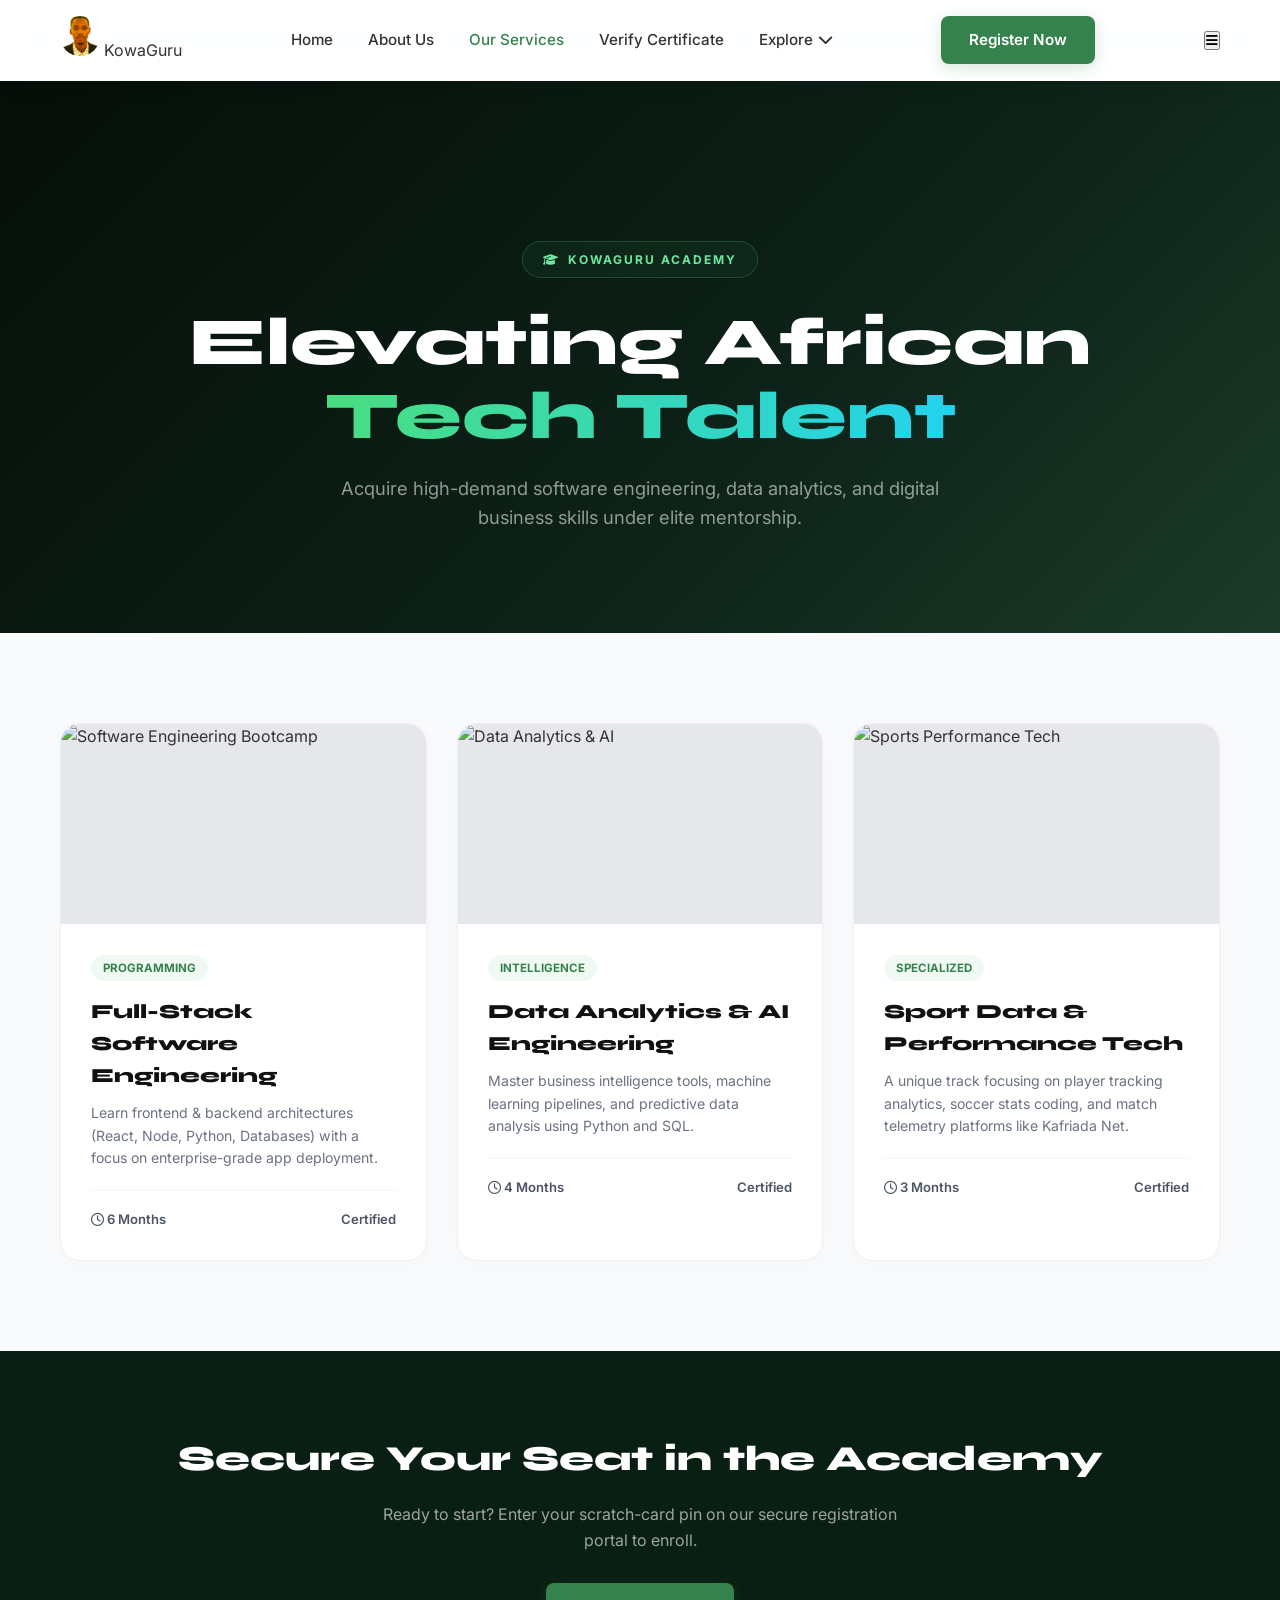
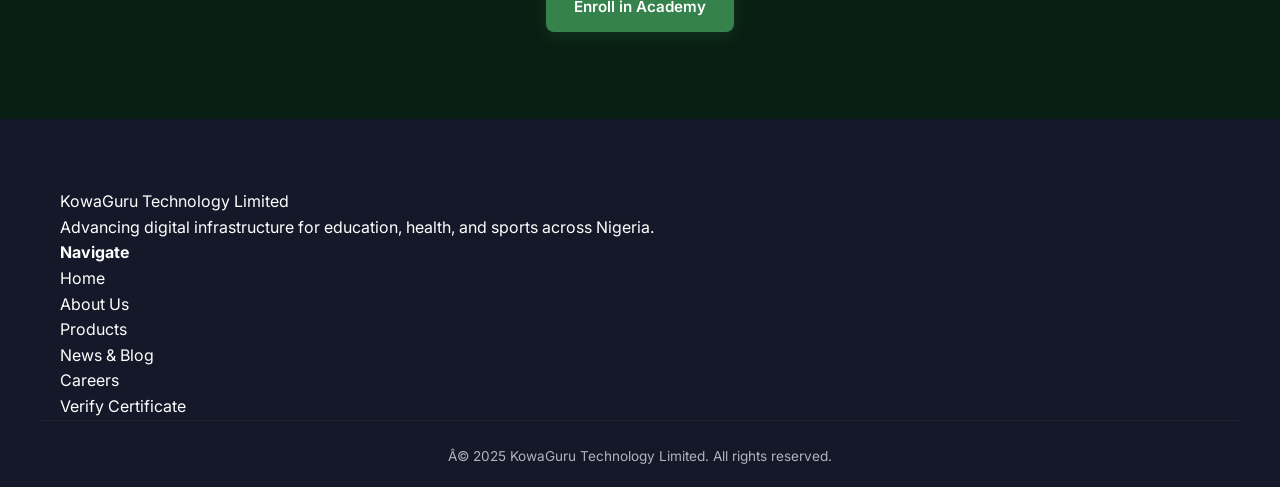
==== pages/skills-training.html @ c61779f0 "Add files via upload" ====
﻿<!DOCTYPE html>
<html lang="en">
<head>
<meta charset="utf-8"/>
<meta name="viewport" content="width=device-width, initial-scale=1.0"/>
<meta name="description" content="KowaGuru Academy â€” High-demand IT courses, coding bootcamps, and certified digital training."/>
<title>Digital Skills Training | KowaGuru Technology</title>
<link rel="preconnect" href="https://fonts.googleapis.com">
<link href="https://fonts.googleapis.com/css2?family=Inter:wght@300;400;500;600;700&family=Syne:wght@700;800&display=swap" rel="stylesheet"/>
<link rel="stylesheet" href="https://cdnjs.cloudflare.com/ajax/libs/font-awesome/6.5.0/css/all.min.css">
<link rel="stylesheet" href="../assets/css/style.css">
<style>
    :root {
        --primary-color: #35824c;
        --text-muted: #6b7280;
    }
    body { background: #f9fafb; }

    /* â”€â”€â”€ Hero â”€â”€â”€ */
    .train-hero {
        background: linear-gradient(135deg, #050e08 0%, #0d2218 60%, #1c3b28 100%);
        padding: 160px 0 100px;
        position: relative; overflow: hidden; text-align: center;
    }
    .train-hero .container { position: relative; z-index: 2; }
    .train-hero-badge {
        display: inline-flex; align-items: center; gap: 8px;
        border: 1px solid rgba(53,130,76,0.4); background: rgba(53,130,76,0.1);
        color: #6ee7a0; padding: 8px 20px; border-radius: 100px;
        font-size: 0.75rem; font-weight: 700; letter-spacing: 2px; text-transform: uppercase;
        margin-bottom: 28px;
    }
    .train-hero h1 {
        font-family: 'Syne', sans-serif;
        font-size: clamp(2.4rem, 6vw, 4.2rem); font-weight: 800; color: #fff;
        line-height: 1.1; margin-bottom: 20px;
    }
    .train-hero h1 span { background: linear-gradient(90deg, #4ade80, #22d3ee); -webkit-background-clip: text; -webkit-text-fill-color: transparent; }
    .train-hero p { color: rgba(255,255,255,0.55); font-size: 1.15rem; max-width: 600px; margin: 0 auto; }

    /* â”€â”€â”€ Courses Grid â”€â”€â”€ */
    .courses-section { padding: 90px 0; }
    .courses-grid { display: grid; grid-template-columns: repeat(auto-fit, minmax(300px, 1fr)); gap: 30px; }
    .course-card {
        background: #fff; border-radius: 20px; overflow: hidden;
        border: 1px solid rgba(0,0,0,0.06); box-shadow: 0 4px 20px rgba(0,0,0,0.02);
        transition: all 0.4s ease;
    }
    .course-card:hover { transform: translateY(-6px); box-shadow: 0 20px 40px rgba(0,0,0,0.06); }
    .course-img { height: 200px; background: #e5e7eb; position: relative; overflow: hidden; }
    .course-img img { width: 100%; height: 100%; object-fit: cover; }
    .course-body { padding: 30px; }
    .course-tag {
        display: inline-block; background: #f0faf3; color: var(--primary-color);
        padding: 4px 12px; border-radius: 100px; font-size: 0.72rem; font-weight: 700;
        text-transform: uppercase; margin-bottom: 15px;
    }
    .course-body h3 { font-family: 'Syne', sans-serif; font-size: 1.25rem; font-weight: 800; color: #111; margin-bottom: 10px; }
    .course-body p { color: var(--text-muted); font-size: 0.88rem; line-height: 1.6; margin-bottom: 20px; }
    .course-footer {
        border-top: 1px solid #f3f4f6; padding-top: 18px;
        display: flex; justify-content: space-between; align-items: center;
        font-size: 0.82rem; color: #4b5563; font-weight: 600;
    }

    /* â”€â”€â”€ CTA Gate â”€â”€â”€ */
    .academy-gate {
        background: #091f13; padding: 80px 0; text-align: center; color: #fff;
    }
    .academy-gate h2 { font-family: 'Syne', sans-serif; font-size: 2.2rem; font-weight: 800; margin-bottom: 15px; }
    .academy-gate p { color: rgba(255,255,255,0.6); max-width: 550px; margin: 0 auto 30px; }
</style>
</head>
<body>

<header>
    <div class="header-container container">
        <div class="logo">
            <a href="../index.html"><img src="../assets/images/ceo.jpeg" alt="KowaGuru Logo" style="height:40px;width:40px;object-fit:cover;border-radius:50%;"> KowaGuru</a>
        </div>
        <nav>
            <ul class="nav-links">
                <li><a href="../index.html">Home</a></li>
                <li><a href="about.html">About Us</a></li>
                <li><a href="skills-training.html" class="active">Our Services</a></li>
                <li><a href="verification.html">Verify Certificate</a></li>
                <li class="dropdown">
                    <a href="#">Explore <i class="fa-solid fa-chevron-down"></i></a>
                    <ul class="dropdown-menu">
                        <li><a href="products.html">Products</a></li>
                        <li><a href="digital-solutions.html">Digital Solutions</a></li>
                        <li><a href="sport-tech.html">Sport Technology</a></li>
                        <li><a href="skills-training.html" class="active-drop">Digital Skills Training</a></li>
                        <li><a href="projects.html">Projects & Portfolio</a></li>
                        <li><a href="blog.html">News & Blog</a></li>
                        <li><a href="careers.html">Careers</a></li>
                        <li><a href="contact.html">Contact Us</a></li>
                    </ul>
                </li>
            </ul>
        </nav>
        <a href="register.html" class="btn btn-primary">Register Now</a>
        <button class="nav-toggle" id="navToggle"><i class="fa-solid fa-bars"></i></button>
    </div>
</header>

<!-- Hero -->
<section class="train-hero">
    <div class="container">
        <div class="train-hero-badge"><i class="fa-solid fa-graduation-cap"></i> KowaGuru Academy</div>
        <h1>Elevating African <span>Tech Talent</span></h1>
        <p>Acquire high-demand software engineering, data analytics, and digital business skills under elite mentorship.</p>
    </div>
</section>

<!-- Courses Grid -->
<section class="courses-section">
    <div class="container">
        <div class="courses-grid">
            
            <div class="course-card reveal-up">
                <div class="course-img">
                    <img src="training skills .jpeg" alt="Software Engineering Bootcamp">
                </div>
                <div class="course-body">
                    <span class="course-tag">Programming</span>
                    <h3>Full-Stack Software Engineering</h3>
                    <p>Learn frontend & backend architectures (React, Node, Python, Databases) with a focus on enterprise-grade app deployment.</p>
                    <div class="course-footer">
                        <span><i class="fa-regular fa-clock"></i> 6 Months</span>
                        <span>Certified</span>
                    </div>
                </div>
            </div>

            <div class="course-card reveal-up delay-1">
                <div class="course-img">
                    <img src="digital solutions .jpeg" alt="Data Analytics & AI">
                </div>
                <div class="course-body">
                    <span class="course-tag">Intelligence</span>
                    <h3>Data Analytics & AI Engineering</h3>
                    <p>Master business intelligence tools, machine learning pipelines, and predictive data analysis using Python and SQL.</p>
                    <div class="course-footer">
                        <span><i class="fa-regular fa-clock"></i> 4 Months</span>
                        <span>Certified</span>
                    </div>
                </div>
            </div>

            <div class="course-card reveal-up delay-2">
                <div class="course-img">
                    <img src="sport tech.jpeg" alt="Sports Performance Tech">
                </div>
                <div class="course-body">
                    <span class="course-tag">Specialized</span>
                    <h3>Sport Data & Performance Tech</h3>
                    <p>A unique track focusing on player tracking analytics, soccer stats coding, and match telemetry platforms like Kafriada Net.</p>
                    <div class="course-footer">
                        <span><i class="fa-regular fa-clock"></i> 3 Months</span>
                        <span>Certified</span>
                    </div>
                </div>
            </div>

        </div>
    </div>
</section>

<!-- Registration Gate -->
<section class="academy-gate">
    <div class="container">
        <h2>Secure Your Seat in the Academy</h2>
        <p>Ready to start? Enter your scratch-card pin on our secure registration portal to enroll.</p>
        <a href="register.html" class="btn btn-primary">Enroll in Academy</a>
    </div>
</section>

<footer class="footer">
    <div class="container footer-grid">
        <div class="footer-brand">
            <div class="footer-logo">KowaGuru Technology Limited</div>
            <p>Advancing digital infrastructure for education, health, and sports across Nigeria.</p>
        </div>
        <div class="footer-links">
            <h4>Navigate</h4>
            <ul>
                <li><a href="../index.html">Home</a></li>
                <li><a href="about.html">About Us</a></li>
                <li><a href="products.html">Products</a></li>
                <li><a href="blog.html">News & Blog</a></li>
                <li><a href="careers.html">Careers</a></li>
                <li><a href="verification.html">Verify Certificate</a></li>
            </ul>
        </div>
    </div>
    <div class="footer-bottom container">
        <p>Â© 2025 KowaGuru Technology Limited. All rights reserved.</p>
    </div>
</footer>

<script>
    const obs = new IntersectionObserver(entries => {
        entries.forEach(e => { if (e.isIntersecting) { e.target.classList.add('is-visible'); obs.unobserve(e.target); } });
    }, { threshold: 0.1 });
    document.querySelectorAll('.reveal-up:not(.is-visible)').forEach(el => obs.observe(el));
</script>
</body>
</html>
---- assets/css/style.css ----
:root {
    --primary-color: #35824c;
    --primary-hover: #2b6a3e;
    --dark-bg: #151828;
    --light-bg: #f8f9fa;
    --text-dark: #333333;
    --text-light: #ffffff;
    --text-muted: #555555;
    --font-family: 'Inter', sans-serif;
}

* {
    margin: 0;
    padding: 0;
    box-sizing: border-box;
}

body {
    font-family: var(--font-family);
    color: var(--text-dark);
    line-height: 1.6;
    background-color: var(--light-bg);
}

.container {
    width: 100%;
    max-width: 1200px;
    margin: 0 auto;
    padding: 0 20px;
}

a {
    text-decoration: none;
    color: inherit;
}

ul {
    list-style: none;
}

/* Buttons */
.btn {
    display: inline-block;
    padding: 12px 28px;
    border-radius: 8px;
    font-weight: 600;
    font-size: 0.95rem;
    transition: all 0.4s cubic-bezier(0.16, 1, 0.3, 1);
    cursor: pointer;
    text-align: center;
    position: relative;
    overflow: hidden;
    z-index: 1;
}

.btn::after {
    content: '';
    position: absolute;
    top: 0; left: -100%; width: 100%; height: 100%;
    background: linear-gradient(90deg, transparent, rgba(255,255,255,0.2), transparent);
    transition: left 0.7s ease;
    z-index: -1;
}

.btn:hover::after {
    left: 100%;
}

.btn-primary {
    background-color: var(--primary-color);
    color: var(--text-light);
    border: none;
    box-shadow: 0 4px 15px rgba(53, 130, 76, 0.2);
}

.btn-primary:hover {
    background-color: var(--primary-hover);
    transform: translateY(-3px);
    box-shadow: 0 10px 25px rgba(53, 130, 76, 0.4);
}

.btn-outline {
    background-color: transparent;
    color: var(--text-light);
    border: 1px solid var(--text-light);
}

.btn-outline:hover {
    background-color: rgba(255, 255, 255, 0.15);
}

/* Header */
header {
    background-color: rgba(255, 255, 255, 0.85);
    backdrop-filter: blur(12px);
    -webkit-backdrop-filter: blur(12px);
    box-shadow: 0 4px 30px rgba(0, 0, 0, 0.03);
    border-bottom: 1px solid rgba(255, 255, 255, 0.3);
    position: sticky;
    top: 0;
    z-index: 100;
    transition: all 0.4s cubic-bezier(0.16, 1, 0.3, 1);
}
header.scrolled {
    background-color: rgba(255, 255, 255, 0.95);
    box-shadow: 0 4px 30px rgba(0, 0, 0, 0.08);
}

.header-container {
    display: flex;
    justify-content: space-between;
    align-items: center;
    height: 80px;
}

/* Logo Setup */
.logo {
    display: flex;
    flex-direction: column;
    align-items: center;
    justify-content: center;
}

.logo-icon {
    color: var(--primary-color);
    font-size: 1.5rem;
    line-height: 1;
    margin-bottom: 2px;
}

.logo-text {
    color: #8c2626; /* reddish color in original logo, but maybe primary is better */
    font-weight: 800;
    font-size: 1.1rem;
    letter-spacing: -0.5px;
    line-height: 1;
    text-transform: uppercase;
}

/* I will adjust logo colors to green & red as in original */
.logo-icon i {
    display: block;
    transform: scaleY(0.7) scaleX(1.5);
    /* Attempt to simulate the arch */
    margin-top: 5px;
}

.logo-text {
    color: #a82e2e; /* dark red as seen in the small logo */
    font-size: 0.9rem;
}


.nav-links {
    display: flex;
    gap: 35px;
}

.nav-links a {
    font-size: 0.95rem;
    font-weight: 500;
    color: var(--text-dark);
    transition: color 0.3s ease;
}

.nav-links a:hover, .nav-links a.active {
    color: var(--primary-color);
}

/* Dropdown Menu */
.dropdown {
    position: relative;
    display: flex;
    align-items: center;
}

.dropdown > a {
    display: flex;
    align-items: center;
    gap: 5px;
}

.dropdown-menu {
    position: absolute;
    top: 100%;
    left: -20px;
    background-color: rgba(255, 255, 255, 0.98);
    backdrop-filter: blur(16px);
    -webkit-backdrop-filter: blur(16px);
    box-shadow: 0 20px 40px rgba(0,0,0,0.08), 0 1px 3px rgba(0,0,0,0.05);
    border: 1px solid rgba(255, 255, 255, 0.5);
    min-width: 240px;
    border-radius: 12px;
    display: flex;
    flex-direction: column;
    padding: 12px 0;
    opacity: 0;
    visibility: hidden;
    transform: translateY(15px) scale(0.95);
    transform-origin: top left;
    transition: all 0.4s cubic-bezier(0.16, 1, 0.3, 1);
    z-index: 1000;
}

.dropdown:hover .dropdown-menu {
    opacity: 1;
    visibility: visible;
    transform: translateY(10px) scale(1);
}

.dropdown-menu li {
    margin: 0;
}

.dropdown-menu li a {
    padding: 10px 20px;
    display: block;
    color: var(--text-dark);
    font-size: 0.9rem;
    border-bottom: 1px solid #f0f0f0;
    transition: all 0.3s ease;
}

.dropdown-menu li:last-child a {
    border-bottom: none;
}

.dropdown-menu li a:hover {
    background-color: var(--light-bg);
    color: var(--primary-color);
    padding-left: 25px;
}
/* Hero Section */
.hero {
    position: relative;
    padding: 140px 0 160px;
    color: var(--text-light);
    overflow: hidden;
}

.hero-slides {
    position: absolute;
    top: 0;
    left: 0;
    width: 100%;
    height: 100%;
    z-index: 1;
}

.hero-slide {
    position: absolute;
    top: 0;
    left: 0;
    width: 100%;
    height: 100%;
    background-size: cover;
    background-position: center;
    background-repeat: no-repeat;
    opacity: 0;
    transform: scale(1.1);
    transition: opacity 1.5s ease-in-out, transform 8s ease-out;
}

.hero-slide.active {
    opacity: 1;
    transform: scale(1);
}

.hero-overlay {
    position: absolute;
    top: 0;
    left: 0;
    width: 100%;
    height: 100%;
    /* Dark gradient over the image to ensure text is readable */
    background: linear-gradient(90deg, rgba(8,18,28,0.95) 0%, rgba(8,18,28,0.6) 60%, rgba(8,18,28,0.2) 100%);
    z-index: 2;
}

.hero-content {
    position: relative;
    z-index: 3;
    max-width: 800px;
}

.hero h1 {
    font-size: 3.2rem;
    font-weight: 700;
    line-height: 1.2;
    margin-bottom: 20px;
}

.hero p {
    font-size: 1.1rem;
    font-weight: 300;
    margin-bottom: 35px;
    opacity: 0.9;
    line-height: 1.5;
}

.hero-buttons {
    display: flex;
    gap: 15px;
}

/* Major Products */
.products {
    background-color: var(--light-bg);
    padding: 80px 0;
    text-align: center;
}

.section-title {
    font-size: 2.2rem;
    font-weight: 700;
    margin-bottom: 50px;
    color: var(--dark-bg);
}

.product-grid {
    display: grid;
    grid-template-columns: repeat(auto-fit, minmax(260px, 1fr));
    gap: 30px;
}

.product-card {
    background: #ffffff;
    padding: 40px 30px;
    border-radius: 12px;
    box-shadow: 0 5px 25px rgba(0, 0, 0, 0.04);
    transition: transform 0.3s ease, box-shadow 0.3s ease;
}

.product-card:hover {
    transform: translateY(-5px);
    box-shadow: 0 15px 35px rgba(0, 0, 0, 0.1);
}

.product-card .icon-wrapper {
    font-size: 3.5rem;
    color: var(--primary-color);
    margin-bottom: 20px;
}

/* Slight green tint for the icon wrapper to match exactly */
.product-card .icon-wrapper i {
    color: #327a47; /* slight lighter green */
}

.product-card h3 {
    font-size: 1.05rem;
    font-weight: 700;
    margin-bottom: 15px;
    color: var(--dark-bg);
    text-transform: uppercase;
}

.product-card p {
    font-size: 0.9rem;
    color: var(--text-muted);
    line-height: 1.5;
}

/* Statistics Section */
.statistics {
    background-color: var(--primary-color);
    padding: 50px 0;
    color: var(--text-light);
}

.stat-grid {
    display: flex;
    justify-content: space-between;
    align-items: center;
    flex-wrap: wrap;
    gap: 30px;
    text-align: center;
}

.stat-item {
    flex: 1;
    min-width: 150px;
}

.stat-item h2 {
    font-size: 3.5rem;
    font-weight: 700;
    margin-bottom: 5px;
    line-height: 1;
}

.stat-item p {
    font-size: 1rem;
    font-weight: 400;
    opacity: 0.9;
}

/* Footer */
footer {
    background-color: var(--dark-bg);
    color: var(--text-light);
    padding: 70px 0 20px;
}

.footer-content {
    display: flex;
    justify-content: space-between;
    flex-wrap: wrap;
    gap: 50px;
    margin-bottom: 50px;
}

.footer-col-main {
    flex: 2;
    max-width: 500px;
}

.footer-col-main h3 {
    font-size: 1.3rem;
    font-weight: 600;
    margin-bottom: 30px;
}

.contact-item {
    display: flex;
    align-items: flex-start;
    gap: 15px;
    margin-bottom: 25px;
}

.contact-icon {
    color: var(--primary-color);
    font-size: 1.1rem;
    margin-top: 3px;
    width: 20px;
    text-align: center;
}

.contact-text strong {
    display: block;
    font-size: 0.95rem;
    margin-bottom: 5px;
    font-weight: 600;
}

.contact-text p {
    font-size: 0.9rem;
    color: #b0b3bf;
    line-height: 1.5;
}

.social-links {
    margin-top: 35px;
}

.social-links strong {
    display: block;
    margin-bottom: 15px;
    font-size: 0.95rem;
    font-weight: 600;
}

.social-icons {
    display: flex;
    gap: 12px;
}

.social-icons a {
    display: flex;
    justify-content: center;
    align-items: center;
    width: 35px;
    height: 35px;
    background-color: var(--primary-color);
    color: var(--text-light);
    border-radius: 50%;
    font-size: 0.9rem;
    transition: background-color 0.3s ease;
}

.social-icons a:hover {
    background-color: var(--primary-hover);
}

.footer-col-links {
    flex: 1;
    min-width: 200px;
}

.footer-col-links h3 {
    font-size: 1.3rem;
    font-weight: 600;
    margin-bottom: 30px;
}

.footer-col-links ul li {
    margin-bottom: 15px;
}

.footer-col-links ul li a {
    font-size: 0.9rem;
    color: #b0b3bf;
    transition: color 0.3s ease;
}

.footer-col-links ul li a:hover {
    color: var(--text-light);
}

.footer-bottom {
    border-top: 1px solid rgba(255, 255, 255, 0.05);
    padding-top: 25px;
    text-align: center;
}

.footer-bottom p {
    font-size: 0.85rem;
    color: #b0b3bf;
}

/* Responsive */
@media (max-width: 900px) {
    .header-container {
        flex-direction: column;
        height: auto;
        padding: 20px;
        gap: 20px;
    }
    
    .nav-links {
        gap: 20px;
        flex-wrap: wrap;
        justify-content: center;
    }
    
    .hero h1 {
        font-size: 2.5rem;
    }
    
    .footer-content {
        flex-direction: column;
    }
}

/* About Us Page Styles */
.about-hero {
    position: relative;
    background: linear-gradient(135deg, var(--primary-color) 0%, #0c2d1b 50%, var(--dark-bg) 100%);
    padding: 120px 0 160px;
    color: var(--text-light);
    overflow: hidden;
}

.about-hero-container {
    display: flex;
    align-items: center;
    justify-content: space-between;
    gap: 50px;
}

.about-hero-content {
    flex: 1.2;
    max-width: 600px;
    position: relative;
    z-index: 5;
}

.about-hero-content h1 {
    font-size: 3.2rem;
    font-weight: 700;
    line-height: 1.2;
    margin-bottom: 20px;
}

.about-hero-content p {
    font-size: 1.1rem;
    font-weight: 300;
    margin-bottom: 35px;
    opacity: 0.9;
    line-height: 1.6;
}

.about-hero-buttons {
    display: flex;
    gap: 15px;
}

.about-hero-graphics {
    flex: 0.8;
    position: relative;
    height: 350px;
    display: flex;
    justify-content: center;
}

/* Mockup Device Styling */
.mockup-device {
    background: #ffffff;
    box-shadow: 0 25px 50px -12px rgba(0, 0, 0, 0.5);
    overflow: hidden;
    position: absolute;
}

.mockup-device.tablet {
    width: 250px;
    height: 340px;
    border-radius: 24px;
    border: 10px solid #1a1a1a;
    left: 10%;
    top: -20px;
    z-index: 2;
    animation: floatTablet 6s ease-in-out infinite;
}

.mockup-device.phone {
    width: 130px;
    height: 240px;
    border-radius: 20px;
    border: 7px solid #1a1a1a;
    left: 55%;
    top: 80px;
    z-index: 3;
    animation: floatPhone 6s ease-in-out infinite 1.5s;
}

@keyframes floatTablet {
    0% { transform: translateY(0); }
    50% { transform: translateY(-10px); }
    100% { transform: translateY(0); }
}

@keyframes floatPhone {
    0% { transform: translateY(0); }
    50% { transform: translateY(8px); }
    100% { transform: translateY(0); }
}

.screen-content {
    width: 100%;
    height: 100%;
    display: flex;
    flex-direction: column;
}

.tablet-screen {
    background-color: #f4f6f8;
    padding: 15px;
    color: var(--text-dark);
}

.screen-header {
    display: flex;
    gap: 5px;
    margin-bottom: 20px;
}

.screen-header .dot {
    width: 6px;
    height: 6px;
    background: #ccc;
    border-radius: 50%;
}

.tablet-screen .screen-body {
    display: flex;
    flex-direction: column;
    align-items: center;
    text-align: center;
    margin-top: 20px;
}

.tablet-screen .mockup-icon {
    font-size: 2.8rem;
    color: var(--primary-color);
    margin-bottom: 15px;
}

.tablet-screen h4 {
    font-size: 0.95rem;
    font-weight: 700;
    color: var(--dark-bg);
    margin-bottom: 5px;
    text-transform: uppercase;
}

.tablet-screen p {
    font-size: 0.75rem;
    color: var(--text-muted);
    margin-bottom: 15px;
}

.progress-bar {
    width: 100%;
    height: 6px;
    background: #e2e8f0;
    border-radius: 3px;
    overflow: hidden;
}

.progress-fill {
    height: 100%;
    background: var(--primary-color);
    border-radius: 3px;
}

.phone-screen {
    background: linear-gradient(135deg, var(--primary-color) 0%, #151828 100%);
    color: var(--text-light);
    padding: 12px;
    display: flex;
    align-items: center;
    justify-content: center;
}

.phone-screen .screen-body {
    display: flex;
    flex-direction: column;
    align-items: center;
    justify-content: center;
    text-align: center;
}

.phone-screen .mockup-icon-sm {
    font-size: 2rem;
    color: var(--text-light);
    margin-bottom: 10px;
}

.phone-screen h5 {
    font-size: 0.75rem;
    font-weight: 600;
    margin-bottom: 10px;
    text-transform: uppercase;
    letter-spacing: 0.5px;
}

.status-badge {
    display: inline-block;
    padding: 3px 8px;
    background: rgba(255,255,255,0.2);
    border-radius: 12px;
    font-size: 0.6rem;
    font-weight: 500;
}

/* Wavy Dividers */
.wave-divider {
    position: absolute;
    bottom: -1px;
    left: 0;
    width: 100%;
    height: 70px;
    overflow: hidden;
    line-height: 0;
    z-index: 4;
}

.wave-divider svg {
    position: relative;
    display: block;
    width: 100%;
    height: 100%;
}

.wave-divider-top {
    position: relative;
    margin-bottom: -1px;
    width: 100%;
    height: 70px;
    overflow: hidden;
    line-height: 0;
    z-index: 10;
}

.wave-divider-top svg {
    position: relative;
    display: block;
    width: 100%;
    height: 100%;
}

/* Who We Are Story Section */
.story-section {
    padding: 100px 0 80px;
    background-color: #ffffff;
    position: relative;
}

.story-container {
    display: flex;
    align-items: center;
    gap: 60px;
}

.story-media {
    flex: 1;
    display: flex;
    justify-content: center;
}

.media-box {
    width: 100%;
    max-width: 480px;
    height: 320px;
    border-radius: 16px;
    background-size: cover;
    background-position: center;
    box-shadow: 0 15px 35px rgba(0, 0, 0, 0.08);
    position: relative;
    overflow: hidden;
}

.media-overlay {
    position: absolute;
    top: 0;
    left: 0;
    width: 100%;
    height: 100%;
    background: rgba(21, 24, 40, 0.35);
    display: flex;
    align-items: center;
    justify-content: center;
}

.play-btn {
    width: 70px;
    height: 70px;
    border-radius: 50%;
    background: #ffffff;
    color: var(--primary-color);
    display: flex;
    align-items: center;
    justify-content: center;
    font-size: 1.6rem;
    padding-left: 5px; /* offset play icon slightly */
    box-shadow: 0 10px 25px rgba(0,0,0,0.25);
    cursor: pointer;
    transition: transform 0.3s ease, background-color 0.3s ease, color 0.3s ease;
}

.play-btn:hover {
    transform: scale(1.1);
    background-color: var(--primary-color);
    color: #ffffff;
}

.story-content {
    flex: 1.2;
}

.section-badge {
    display: inline-block;
    padding: 6px 14px;
    background: rgba(53, 130, 76, 0.08);
    color: var(--primary-color);
    font-weight: 600;
    font-size: 0.75rem;
    letter-spacing: 1px;
    border-radius: 50px;
    margin-bottom: 20px;
}

.story-content h2 {
    font-size: 2.3rem;
    color: var(--dark-bg);
    font-weight: 700;
    margin-bottom: 20px;
    line-height: 1.3;
}

.story-highlight {
    font-size: 1.05rem;
    color: var(--primary-color);
    font-weight: 500;
    line-height: 1.6;
    margin-bottom: 20px;
}

.story-content p {
    font-size: 0.95rem;
    color: var(--text-muted);
    line-height: 1.6;
    margin-bottom: 25px;
}

.values-summary {
    display: flex;
    gap: 25px;
    border-top: 1px solid #f0f2f5;
    padding-top: 25px;
    flex-wrap: wrap;
}

.value-item {
    display: flex;
    align-items: center;
    gap: 10px;
    font-weight: 600;
    font-size: 0.9rem;
    color: var(--dark-bg);
}

.value-item i {
    color: var(--primary-color);
    font-size: 1.1rem;
}

/* Team Section Styles */
.team-section {
    position: relative;
    background-color: #151828;
    overflow: hidden;
}

.team-bg-container {
    padding: 40px 0 120px;
}

.team-header {
    text-align: center;
    max-width: 650px;
    margin: 0 auto 60px;
    color: var(--text-light);
}

.section-badge-light {
    display: inline-block;
    padding: 6px 14px;
    background: rgba(255, 255, 255, 0.08);
    color: var(--text-light);
    font-weight: 600;
    font-size: 0.75rem;
    letter-spacing: 1px;
    border-radius: 50px;
    margin-bottom: 20px;
}

.team-header h2 {
    font-size: 2.4rem;
    font-weight: 700;
    margin-bottom: 15px;
}

.team-header p {
    font-size: 1rem;
    opacity: 0.75;
    line-height: 1.5;
}

.team-grid {
    display: grid;
    grid-template-columns: repeat(auto-fit, minmax(260px, 1fr));
    gap: 30px;
}

.team-card {
    background: #ffffff;
    border-radius: 16px;
    padding: 40px 30px;
    box-shadow: 0 10px 35px rgba(0, 0, 0, 0.2);
    transition: transform 0.3s ease, box-shadow 0.3s ease;
    text-align: center;
    display: flex;
    flex-direction: column;
    align-items: center;
}

.team-card:hover {
    transform: translateY(-8px);
    box-shadow: 0 20px 45px rgba(0, 0, 0, 0.3);
}

.team-avatar-container {
    width: 140px;
    height: 140px;
    border-radius: 50%;
    border: 4px solid var(--primary-color);
    overflow: hidden;
    margin-bottom: 25px;
    box-shadow: 0 6px 15px rgba(0, 0, 0, 0.1);
    display: flex;
    align-items: center;
    justify-content: center;
    background-color: #f8f9fa;
}

.team-avatar {
    width: 100%;
    height: 100%;
    object-fit: cover;
    object-position: center;
    transition: transform 0.4s ease;
}

.team-card:hover .team-avatar {
    transform: scale(1.06);
}

.team-card-content h3 {
    font-size: 1.15rem;
    color: var(--dark-bg);
    font-weight: 700;
    margin-bottom: 6px;
}

.team-role {
    display: inline-block;
    font-size: 0.8rem;
    color: var(--primary-color);
    font-weight: 600;
    margin-bottom: 15px;
    text-transform: uppercase;
    letter-spacing: 0.5px;
}

.team-bio {
    font-size: 0.85rem;
    color: var(--text-muted);
    line-height: 1.5;
}

/* Responsiveness for About Page */
@media (max-width: 900px) {
    .about-hero {
        padding: 80px 0 120px;
    }
    
    .about-hero-container {
        flex-direction: column;
        text-align: center;
        gap: 40px;
    }
    
    .about-hero-content {
        max-width: 100%;
    }
    
    .about-hero-content h1 {
        font-size: 2.4rem;
    }
    
    .about-hero-buttons {
        justify-content: center;
    }
    
    .about-hero-graphics {
        width: 100%;
        max-width: 400px;
        height: 300px;
    }
    
    .mockup-device.tablet {
        width: 200px;
        height: 270px;
    }
    
    .mockup-device.phone {
        width: 105px;
        height: 190px;
        top: 60px;
    }
    
    .story-container {
        flex-direction: column;
        gap: 40px;
    }
    
    .story-media {
        width: 100%;
    }
    
    .story-content h2 {
        font-size: 1.8rem;
    }
}

/* ==========================================
   HOMEPAGE: ABOUT OVERVIEW SECTION
   ========================================== */
.about-overview {
    padding: 100px 0;
    background: #fff;
}

.about-overview-container {
    display: flex;
    align-items: center;
    gap: 70px;
}

.about-overview-content {
    flex: 1.2;
}

.about-overview-content h2 {
    font-size: 2.4rem;
    font-weight: 700;
    color: var(--dark-bg);
    margin: 14px 0 20px;
    line-height: 1.25;
}

.about-overview-content > p {
    font-size: 1.05rem;
    color: #555;
    line-height: 1.7;
    margin-bottom: 30px;
}

.about-overview-features {
    display: flex;
    flex-direction: column;
    gap: 12px;
}

.feature-bullet {
    display: flex;
    align-items: center;
    gap: 12px;
    font-size: 0.97rem;
    color: #444;
}

.feature-bullet i {
    color: var(--primary-color);
    font-size: 1.1rem;
    flex-shrink: 0;
}

.about-overview-image {
    flex: 0.8;
    min-width: 300px;
}

.overview-img-card {
    width: 100%;
    height: 420px;
    background-size: cover;
    background-position: center;
    border-radius: 20px;
    box-shadow: 0 20px 60px rgba(0,0,0,0.15);
    position: relative;
    overflow: hidden;
}

.overview-img-card::after {
    content: '';
    position: absolute;
    inset: 0;
    background: linear-gradient(to top, rgba(21,24,40,0.4), transparent 60%);
    border-radius: 20px;
}

/* ==========================================
   HOMEPAGE: THREE DIVISIONS SECTION
   ========================================== */
.divisions-section {
    padding: 100px 0;
    background: linear-gradient(180deg, #f8fffe 0%, #f0f9f4 100%);
}

.section-header-center {
    text-align: center;
    max-width: 680px;
    margin: 0 auto 60px;
}

.section-header-center h2 {
    font-size: 2.3rem;
    font-weight: 700;
    color: var(--dark-bg);
    margin: 14px 0 16px;
}

.section-header-center p {
    font-size: 1.05rem;
    color: #666;
    line-height: 1.7;
}

.divisions-grid {
    display: grid;
    grid-template-columns: repeat(3, 1fr);
    gap: 30px;
}

.division-card {
    background: #fff;
    border-radius: 20px;
    padding: 42px 34px 36px;
    box-shadow: 0 6px 30px rgba(0,0,0,0.07);
    transition: transform 0.3s ease, box-shadow 0.3s ease;
    border-top: 4px solid var(--primary-color);
    display: flex;
    flex-direction: column;
    gap: 16px;
}

.division-card:hover {
    transform: translateY(-8px);
    box-shadow: 0 20px 60px rgba(53,130,76,0.15);
}

.div-icon-wrapper {
    width: 66px;
    height: 66px;
    border-radius: 16px;
    background: linear-gradient(135deg, var(--primary-color), #2aa358);
    display: flex;
    align-items: center;
    justify-content: center;
    font-size: 1.7rem;
    color: #fff;
    box-shadow: 0 8px 20px rgba(53,130,76,0.3);
}

.division-card h3 {
    font-size: 1.3rem;
    font-weight: 700;
    color: var(--dark-bg);
    margin: 0;
}

.division-card p {
    font-size: 0.97rem;
    color: #666;
    line-height: 1.65;
    flex: 1;
}

.btn-text {
    display: inline-flex;
    align-items: center;
    gap: 8px;
    color: var(--primary-color);
    font-weight: 600;
    font-size: 0.95rem;
    text-decoration: none;
    transition: gap 0.2s ease;
    margin-top: 6px;
}

.btn-text:hover {
    gap: 12px;
}

/* ==========================================
   HOMEPAGE: FEATURED PRODUCTS SECTION
   ========================================== */
.featured-products {
    padding: 100px 0;
    background: var(--dark-bg);
}

.featured-products .section-header-center h2,
.featured-products .section-header-center p {
    color: #cdd;
}

.featured-products .section-header-center h2 {
    color: #fff;
}

.products-grid-5 {
    display: grid;
    grid-template-columns: repeat(5, 1fr);
    gap: 22px;
}

.product-card-v2 {
    background: rgba(255,255,255,0.04);
    border: 1px solid rgba(255,255,255,0.08);
    border-radius: 18px;
    padding: 32px 24px 28px;
    display: flex;
    flex-direction: column;
    gap: 12px;
    transition: transform 0.3s ease, background 0.3s ease, border-color 0.3s ease;
    position: relative;
    overflow: hidden;
}

.product-card-v2:hover {
    transform: translateY(-6px);
    background: rgba(53,130,76,0.12);
    border-color: var(--primary-color);
}

.prod-badge {
    display: inline-block;
    font-size: 0.68rem;
    font-weight: 700;
    letter-spacing: 1.2px;
    color: var(--primary-color);
    background: rgba(53,130,76,0.12);
    border-radius: 6px;
    padding: 4px 10px;
    width: fit-content;
}

.prod-icon {
    font-size: 2rem;
    color: var(--primary-color);
}

.product-card-v2 h3 {
    font-size: 1.05rem;
    font-weight: 700;
    color: #fff;
    margin: 0;
    line-height: 1.3;
}

.product-card-v2 p {
    font-size: 0.88rem;
    color: #aab;
    line-height: 1.6;
    flex: 1;
}

.prod-link {
    display: inline-flex;
    align-items: center;
    gap: 6px;
    font-size: 0.8rem;
    color: var(--primary-color);
    text-decoration: none;
    font-weight: 600;
    margin-top: auto;
    transition: gap 0.2s ease;
    word-break: break-all;
}

.prod-link:hover {
    gap: 10px;
}

/* ==========================================
   HOMEPAGE: KAFRIADA SPOTLIGHT
   ========================================== */
.kafriada-spotlight {
    position: relative;
    padding: 120px 0;
    background: url('sport tech.jpeg') center/cover no-repeat fixed;
    text-align: center;
    overflow: hidden;
}

.spotlight-overlay {
    position: absolute;
    inset: 0;
    background: linear-gradient(135deg, rgba(21,24,40,0.88) 0%, rgba(53,130,76,0.7) 100%);
    z-index: 1;
}

.spotlight-content {
    position: relative;
    z-index: 2;
    color: #fff;
    max-width: 800px;
    margin: 0 auto;
}

.spotlight-content h2 {
    font-size: 3.5rem;
    font-weight: 800;
    letter-spacing: 3px;
    margin: 14px 0 6px;
    background: linear-gradient(90deg, #fff 0%, #b8ffcf 100%);
    -webkit-background-clip: text;
    -webkit-text-fill-color: transparent;
    background-clip: text;
}

.spotlight-content h3 {
    font-size: 1.3rem;
    font-weight: 400;
    color: rgba(255,255,255,0.85);
    margin-bottom: 24px;
    letter-spacing: 1px;
}

.spotlight-content p {
    font-size: 1.07rem;
    line-height: 1.75;
    color: rgba(255,255,255,0.8);
    margin-bottom: 36px;
}

.spotlight-buttons {
    display: flex;
    gap: 16px;
    justify-content: center;
    flex-wrap: wrap;
}

/* ==========================================
   ABOUT PAGE: DIVISIONS DETAIL SECTION
   ========================================== */
.divisions-detail-section {
    padding: 90px 0 110px;
    background: #f8fffe;
}

.division-detail-block {
    background: #fff;
    border-radius: 20px;
    padding: 44px 40px;
    margin-bottom: 36px;
    box-shadow: 0 4px 24px rgba(0,0,0,0.06);
    border-left: 5px solid var(--primary-color);
}

.div-detail-header {
    display: flex;
    align-items: center;
    justify-content: space-between;
    flex-wrap: wrap;
    gap: 14px;
    margin-bottom: 32px;
    padding-bottom: 20px;
    border-bottom: 1px solid #e8f5ec;
}

.div-detail-title {
    display: flex;
    align-items: center;
    gap: 16px;
}

.div-detail-title i {
    font-size: 1.8rem;
    color: var(--primary-color);
}

.div-detail-title h3 {
    font-size: 1.5rem;
    font-weight: 700;
    color: var(--dark-bg);
    margin: 0;
}

.div-detail-tag {
    font-size: 0.78rem;
    font-weight: 700;
    letter-spacing: 1px;
    color: var(--primary-color);
    background: rgba(53,130,76,0.08);
    border: 1px solid rgba(53,130,76,0.2);
    border-radius: 50px;
    padding: 6px 16px;
}

.div-detail-grid {
    display: grid;
    grid-template-columns: repeat(3, 1fr);
    gap: 28px;
}

.div-detail-col h4 {
    font-size: 1rem;
    font-weight: 700;
    color: var(--dark-bg);
    margin-bottom: 10px;
    display: flex;
    align-items: center;
    gap: 10px;
}

.div-detail-col h4 i {
    color: var(--primary-color);
}

.div-detail-col > p {
    font-size: 0.92rem;
    color: #666;
    margin-bottom: 14px;
    line-height: 1.6;
}

.div-detail-col ul {
    list-style: none;
    padding: 0;
    margin: 0;
    display: flex;
    flex-direction: column;
    gap: 10px;
}

.div-detail-col ul li {
    font-size: 0.9rem;
    color: #555;
    line-height: 1.5;
    padding-left: 12px;
    border-left: 3px solid rgba(53,130,76,0.3);
}

/* Course Tiers for Digital Skills Training */
.div-detail-courses {
    display: grid;
    grid-template-columns: repeat(3, 1fr);
    gap: 24px;
}

.course-tier {
    border-radius: 14px;
    overflow: hidden;
    box-shadow: 0 2px 16px rgba(0,0,0,0.07);
}

.tier-header {
    padding: 14px 20px;
    font-size: 0.9rem;
    font-weight: 700;
    letter-spacing: 1px;
    text-transform: uppercase;
    color: #fff;
}

.basic-tier { background: linear-gradient(90deg, #2196F3, #1565C0); }
.intermediate-tier { background: linear-gradient(90deg, #FF9800, #E65100); }
.advanced-tier { background: linear-gradient(90deg, var(--primary-color), #0c6e34); }

.course-list {
    list-style: none;
    padding: 16px 20px;
    margin: 0;
    background: #fff;
    display: flex;
    flex-direction: column;
    gap: 10px;
}

.course-list li {
    font-size: 0.9rem;
    color: #555;
    padding-left: 16px;
    position: relative;
    line-height: 1.4;
}

.course-list li::before {
    content: '›';
    position: absolute;
    left: 0;
    color: var(--primary-color);
    font-weight: 700;
    font-size: 1rem;
}

/* ==========================================
   RESPONSIVE: NEW SECTIONS
   ========================================== */
@media (max-width: 1100px) {
    .products-grid-5 {
        grid-template-columns: repeat(3, 1fr);
    }
}

@media (max-width: 900px) {
    .about-overview-container {
        flex-direction: column;
        gap: 40px;
    }

    .about-overview-image {
        width: 100%;
    }

    .overview-img-card {
        height: 300px;
    }

    .divisions-grid {
        grid-template-columns: 1fr;
    }

    .products-grid-5 {
        grid-template-columns: repeat(2, 1fr);
    }

    .div-detail-grid {
        grid-template-columns: 1fr;
        gap: 20px;
    }

    .div-detail-courses {
        grid-template-columns: 1fr;
    }

    .div-detail-header {
        flex-direction: column;
        align-items: flex-start;
    }

    .spotlight-content h2 {
        font-size: 2.5rem;
    }
}

@media (max-width: 600px) {
    .products-grid-5 {
        grid-template-columns: 1fr;
    }

    .about-overview-content h2 {
        font-size: 1.8rem;
    }

    .section-header-center h2 {
        font-size: 1.7rem;
    }

    .division-detail-block {
        padding: 28px 20px;
    }

    .spotlight-content h2 {
        font-size: 2rem;
    }

    .spotlight-buttons {
        flex-direction: column;
        align-items: center;
    }
}

/* Reveal Animations */
.reveal-up {
    opacity: 0;
    transform: translateY(40px);
    transition: opacity 0.8s cubic-bezier(0.16, 1, 0.3, 1), transform 0.8s cubic-bezier(0.16, 1, 0.3, 1);
}
.reveal-up.is-visible {
    opacity: 1;
    transform: translateY(0);
}
.reveal-left {
    opacity: 0;
    transform: translateX(-40px);
    transition: opacity 0.8s cubic-bezier(0.16, 1, 0.3, 1), transform 0.8s cubic-bezier(0.16, 1, 0.3, 1);
}
.reveal-left.is-visible {
    opacity: 1;
    transform: translateX(0);
}
.reveal-right {
    opacity: 0;
    transform: translateX(40px);
    transition: opacity 0.8s cubic-bezier(0.16, 1, 0.3, 1), transform 0.8s cubic-bezier(0.16, 1, 0.3, 1);
}
.reveal-right.is-visible {
    opacity: 1;
    transform: translateX(0);
}
.delay-1 { transition-delay: 0.1s; }
.delay-2 { transition-delay: 0.2s; }
.delay-3 { transition-delay: 0.3s; }
.delay-4 { transition-delay: 0.4s; }

/* Luxury Ecosystem Section */
.luxury-ecosystem {
    padding: 100px 0;
    background: linear-gradient(180deg, var(--light-bg) 0%, #ffffff 100%);
    position: relative;
    overflow: hidden;
}

.luxury-badge {
    background: linear-gradient(90deg, rgba(53, 130, 76, 0.1), rgba(16, 52, 27, 0.1)) !important;
    color: var(--primary-color) !important;
    border: 1px solid rgba(53, 130, 76, 0.2);
}

.ecosystem-container {
    display: flex;
    gap: 40px;
    margin-top: 50px;
    align-items: flex-start;
}

.ecosystem-categories {
    flex: 1;
    display: flex;
    flex-direction: column;
    gap: 15px;
}

.eco-tab {
    display: flex;
    align-items: center;
    gap: 20px;
    padding: 20px 25px;
    background: transparent;
    border: 1px solid transparent;
    border-radius: 16px;
    text-align: left;
    cursor: pointer;
    transition: all 0.4s cubic-bezier(0.16, 1, 0.3, 1);
    position: relative;
    overflow: hidden;
}

.eco-tab::before {
    content: '';
    position: absolute;
    top: 0; left: 0; width: 100%; height: 100%;
    background: linear-gradient(135deg, rgba(255,255,255,1) 0%, rgba(248,249,250,0.5) 100%);
    border-radius: 16px;
    z-index: -1;
    opacity: 0;
    transition: opacity 0.4s ease;
    box-shadow: 0 10px 30px rgba(0,0,0,0.05);
}

.eco-tab.active::before {
    opacity: 1;
}

.eco-tab.active {
    border: 1px solid rgba(53, 130, 76, 0.2);
    transform: translateX(10px);
}

.eco-tab-icon {
    font-size: 1.8rem;
    color: var(--text-muted);
    transition: color 0.4s ease;
}

.eco-tab.active .eco-tab-icon {
    color: var(--primary-color);
}

.eco-tab-text h4 {
    font-size: 1.1rem;
    font-weight: 700;
    color: var(--dark-bg);
    margin-bottom: 5px;
}

.eco-tab-text span {
    font-size: 0.85rem;
    color: var(--text-muted);
}

.ecosystem-content {
    flex: 2.2;
    position: relative;
    min-height: 400px;
}

.eco-panel {
    position: absolute;
    top: 0;
    left: 0;
    width: 100%;
    opacity: 0;
    visibility: hidden;
    transform: translateY(20px) scale(0.98);
    transition: all 0.5s cubic-bezier(0.16, 1, 0.3, 1);
}

.eco-panel.active {
    position: relative;
    opacity: 1;
    visibility: visible;
    transform: translateY(0) scale(1);
}

.eco-grid {
    display: grid;
    grid-template-columns: repeat(auto-fit, minmax(280px, 1fr));
    gap: 25px;
}

.luxury-card {
    background: #ffffff;
    border: 1px solid rgba(0,0,0,0.04);
    border-radius: 20px;
    padding: 30px;
    position: relative;
    overflow: hidden;
    box-shadow: 0 4px 15px rgba(0,0,0,0.02);
    transition: all 0.5s cubic-bezier(0.16, 1, 0.3, 1);
    z-index: 1;
    display: flex;
    flex-direction: column;
}

.luxury-card:hover {
    transform: translateY(-8px);
    box-shadow: 0 20px 40px rgba(0,0,0,0.06);
    border-color: rgba(53, 130, 76, 0.15);
}

.luxury-card-glow {
    position: absolute;
    width: 150px;
    height: 150px;
    background: radial-gradient(circle, rgba(53,130,76,0.1) 0%, transparent 70%);
    top: -50px;
    right: -50px;
    border-radius: 50%;
    z-index: -1;
    transition: all 0.5s ease;
}

.luxury-card:hover .luxury-card-glow {
    transform: scale(1.5);
    background: radial-gradient(circle, rgba(53,130,76,0.15) 0%, transparent 70%);
}

.luxury-card-content {
    flex-grow: 1;
}

.luxury-card h5 {
    font-size: 1.2rem;
    font-weight: 700;
    color: var(--dark-bg);
    margin-bottom: 12px;
}

.luxury-card p {
    font-size: 0.9rem;
    color: var(--text-muted);
    margin-bottom: 25px;
    line-height: 1.6;
}

.luxury-card-actions {
    display: flex;
    align-items: center;
    justify-content: space-between;
    margin-top: auto;
}

.btn-sm {
    padding: 8px 18px;
    font-size: 0.85rem;
    border-radius: 6px;
}

.luxury-link {
    font-size: 0.85rem;
    font-weight: 600;
    color: var(--text-muted);
    display: flex;
    align-items: center;
    gap: 5px;
    transition: color 0.3s ease;
}

.luxury-link i {
    transition: transform 0.3s ease;
}

.luxury-link:hover {
    color: var(--primary-color);
}

.luxury-link:hover i {
    transform: translateX(4px) scale(1.1);
}

@media (max-width: 900px) {
    .ecosystem-container {
        flex-direction: column;
    }
    .eco-tab.active {
        transform: translateY(-5px) translateX(0);
    }
}
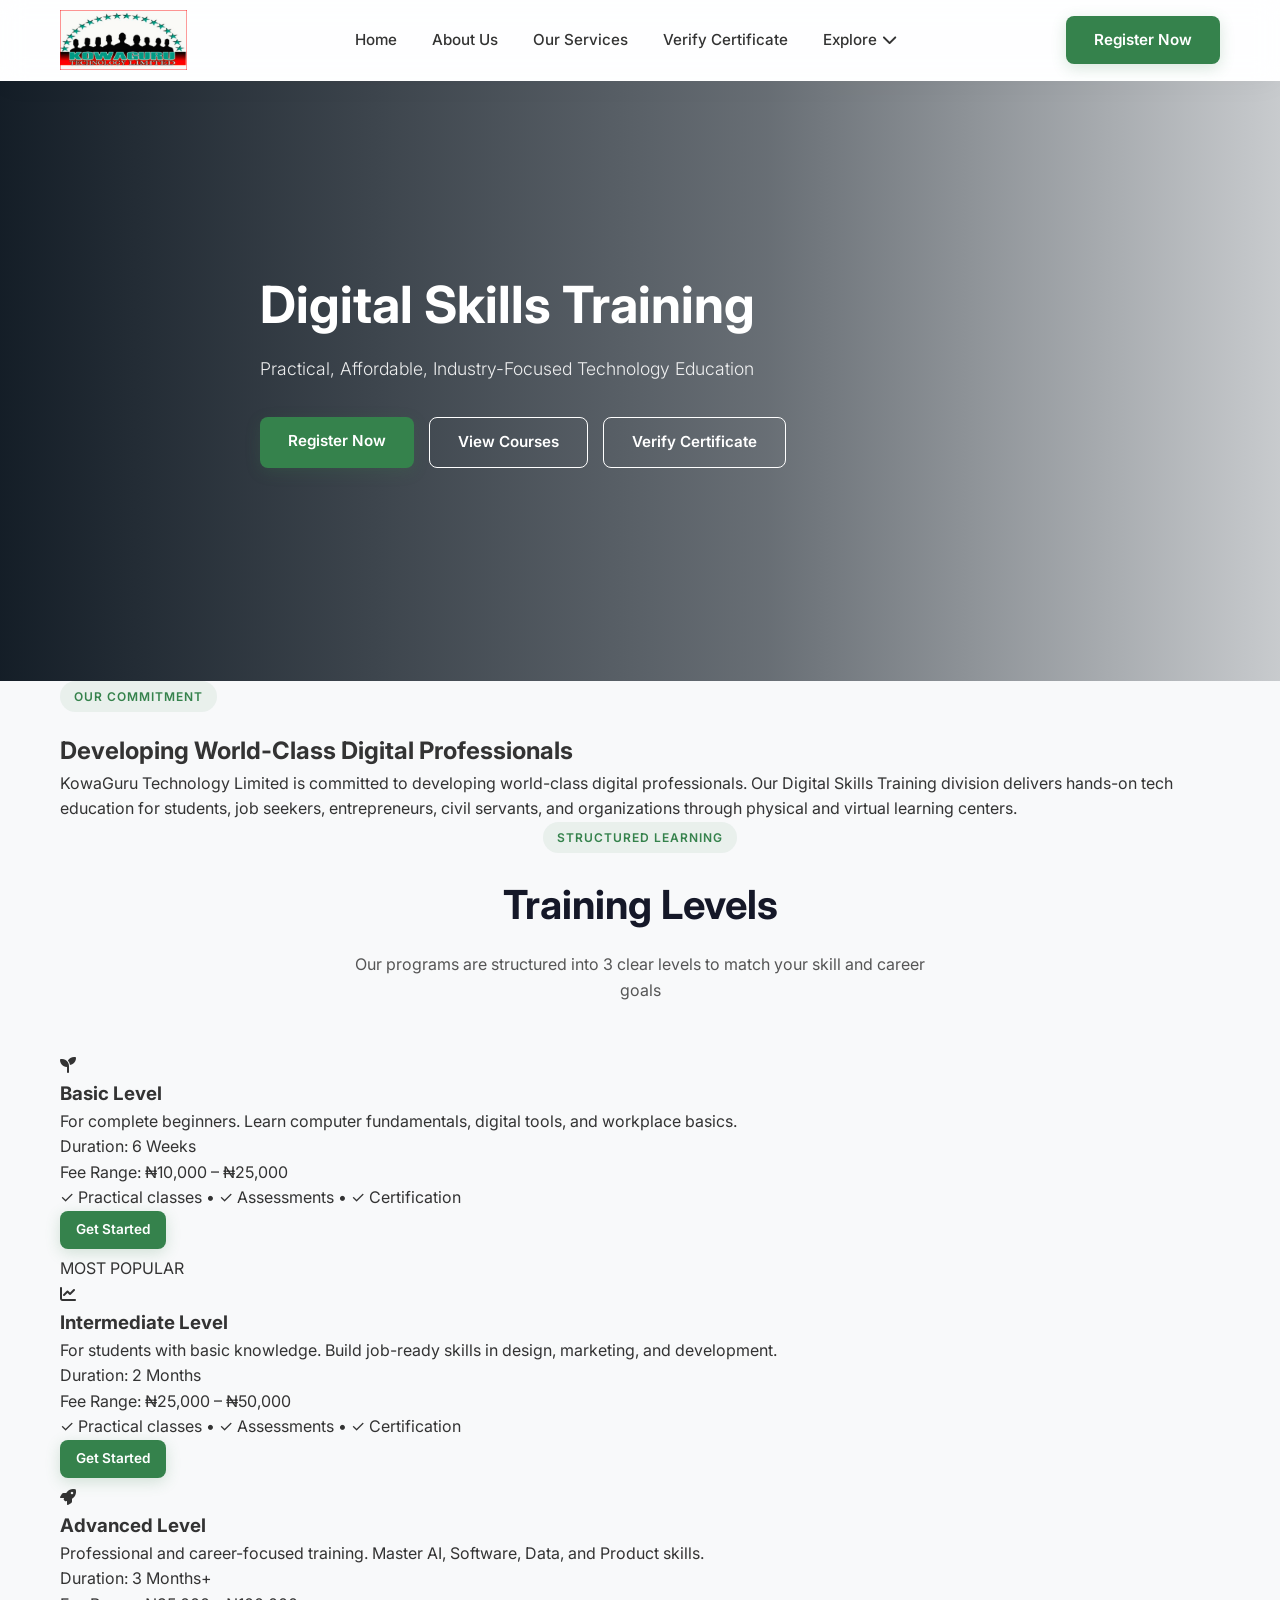
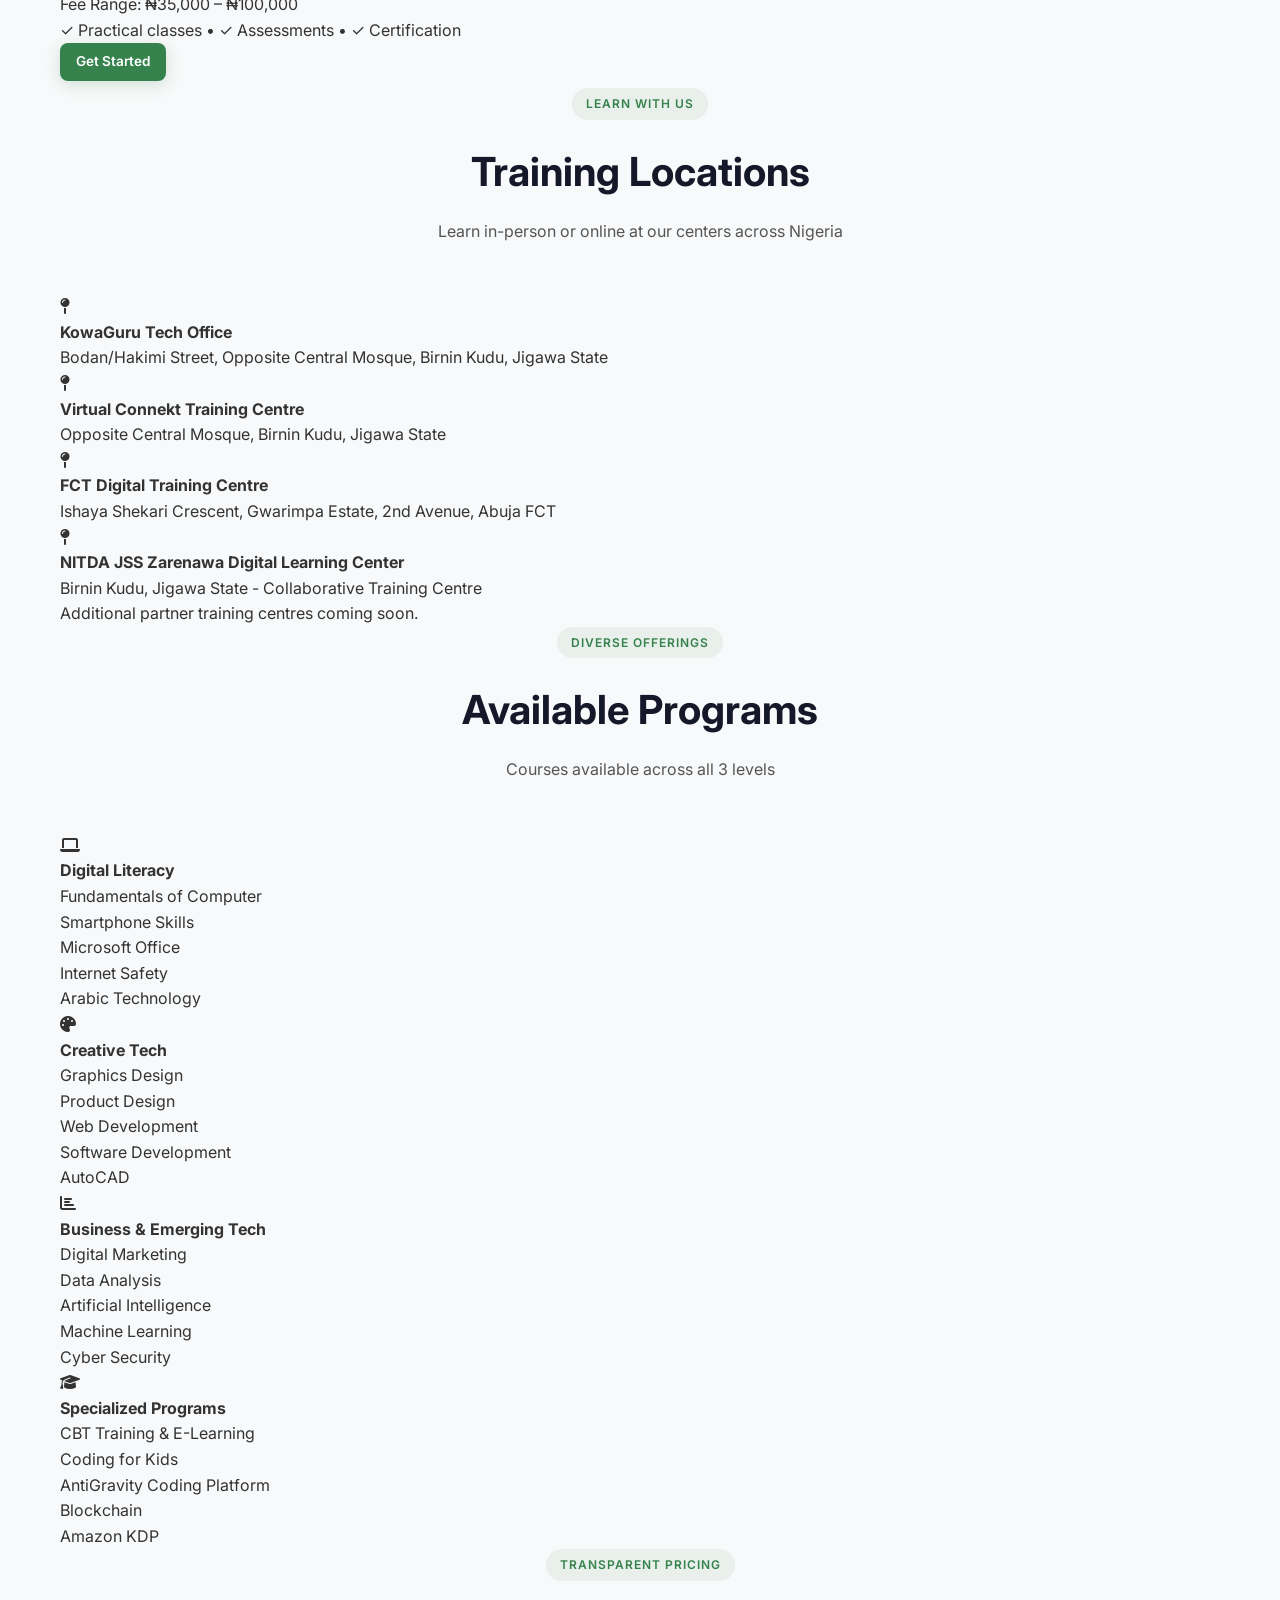
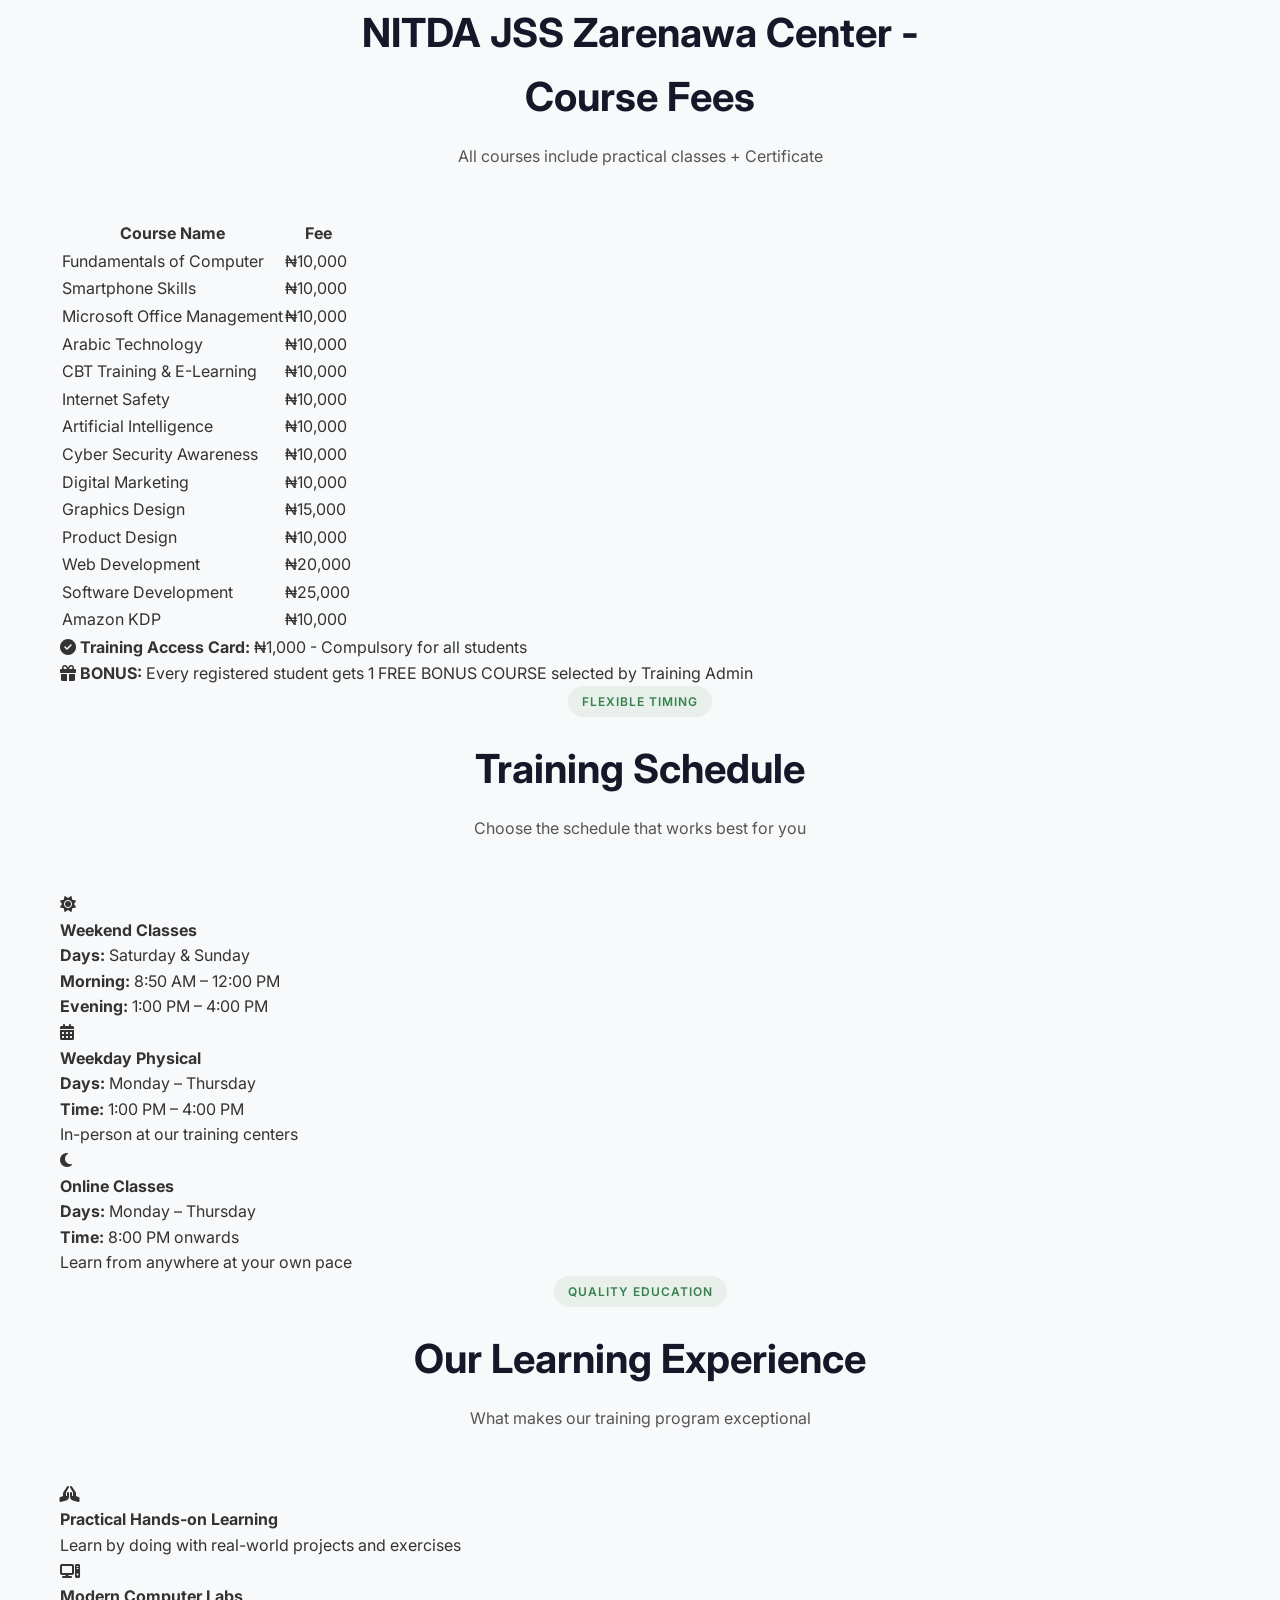
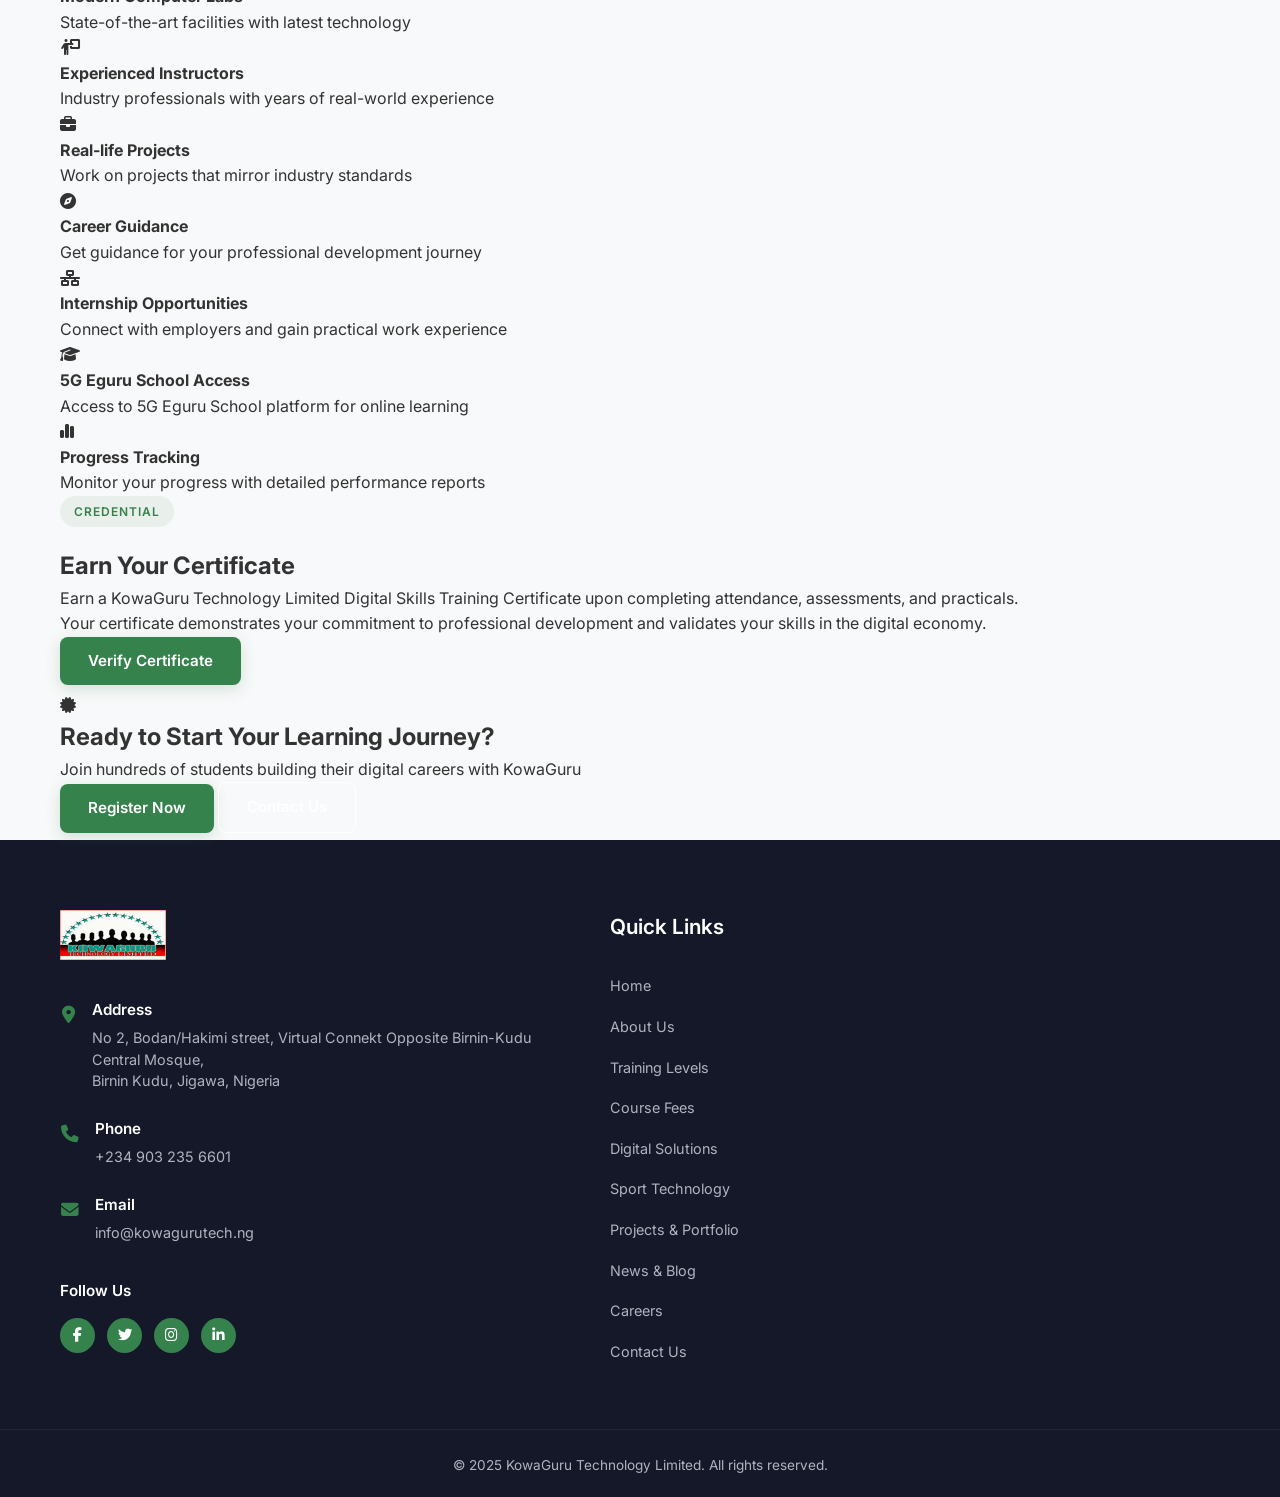
==== commit 41d5555a: "Update Digital Skills Training page with comprehensive programs, schedules, pricing, and all trainin" ====
--- a/pages/skills-training.html
+++ b/pages/skills-training.html
@@ -1,210 +1,562 @@
-﻿<!DOCTYPE html>
+<!DOCTYPE html>
 <html lang="en">
+
 <head>
-<meta charset="utf-8"/>
-<meta name="viewport" content="width=device-width, initial-scale=1.0"/>
-<meta name="description" content="KowaGuru Academy â€” High-demand IT courses, coding bootcamps, and certified digital training."/>
-<title>Digital Skills Training | KowaGuru Technology</title>
-<link rel="preconnect" href="https://fonts.googleapis.com">
-<link href="https://fonts.googleapis.com/css2?family=Inter:wght@300;400;500;600;700&family=Syne:wght@700;800&display=swap" rel="stylesheet"/>
-<link rel="stylesheet" href="https://cdnjs.cloudflare.com/ajax/libs/font-awesome/6.5.0/css/all.min.css">
-<link rel="stylesheet" href="../assets/css/style.css">
-<style>
-    :root {
-        --primary-color: #35824c;
-        --text-muted: #6b7280;
-    }
-    body { background: #f9fafb; }
-
-    /* â”€â”€â”€ Hero â”€â”€â”€ */
-    .train-hero {
-        background: linear-gradient(135deg, #050e08 0%, #0d2218 60%, #1c3b28 100%);
-        padding: 160px 0 100px;
-        position: relative; overflow: hidden; text-align: center;
-    }
-    .train-hero .container { position: relative; z-index: 2; }
-    .train-hero-badge {
-        display: inline-flex; align-items: center; gap: 8px;
-        border: 1px solid rgba(53,130,76,0.4); background: rgba(53,130,76,0.1);
-        color: #6ee7a0; padding: 8px 20px; border-radius: 100px;
-        font-size: 0.75rem; font-weight: 700; letter-spacing: 2px; text-transform: uppercase;
-        margin-bottom: 28px;
-    }
-    .train-hero h1 {
-        font-family: 'Syne', sans-serif;
-        font-size: clamp(2.4rem, 6vw, 4.2rem); font-weight: 800; color: #fff;
-        line-height: 1.1; margin-bottom: 20px;
-    }
-    .train-hero h1 span { background: linear-gradient(90deg, #4ade80, #22d3ee); -webkit-background-clip: text; -webkit-text-fill-color: transparent; }
-    .train-hero p { color: rgba(255,255,255,0.55); font-size: 1.15rem; max-width: 600px; margin: 0 auto; }
-
-    /* â”€â”€â”€ Courses Grid â”€â”€â”€ */
-    .courses-section { padding: 90px 0; }
-    .courses-grid { display: grid; grid-template-columns: repeat(auto-fit, minmax(300px, 1fr)); gap: 30px; }
-    .course-card {
-        background: #fff; border-radius: 20px; overflow: hidden;
-        border: 1px solid rgba(0,0,0,0.06); box-shadow: 0 4px 20px rgba(0,0,0,0.02);
-        transition: all 0.4s ease;
-    }
-    .course-card:hover { transform: translateY(-6px); box-shadow: 0 20px 40px rgba(0,0,0,0.06); }
-    .course-img { height: 200px; background: #e5e7eb; position: relative; overflow: hidden; }
-    .course-img img { width: 100%; height: 100%; object-fit: cover; }
-    .course-body { padding: 30px; }
-    .course-tag {
-        display: inline-block; background: #f0faf3; color: var(--primary-color);
-        padding: 4px 12px; border-radius: 100px; font-size: 0.72rem; font-weight: 700;
-        text-transform: uppercase; margin-bottom: 15px;
-    }
-    .course-body h3 { font-family: 'Syne', sans-serif; font-size: 1.25rem; font-weight: 800; color: #111; margin-bottom: 10px; }
-    .course-body p { color: var(--text-muted); font-size: 0.88rem; line-height: 1.6; margin-bottom: 20px; }
-    .course-footer {
-        border-top: 1px solid #f3f4f6; padding-top: 18px;
-        display: flex; justify-content: space-between; align-items: center;
-        font-size: 0.82rem; color: #4b5563; font-weight: 600;
-    }
-
-    /* â”€â”€â”€ CTA Gate â”€â”€â”€ */
-    .academy-gate {
-        background: #091f13; padding: 80px 0; text-align: center; color: #fff;
-    }
-    .academy-gate h2 { font-family: 'Syne', sans-serif; font-size: 2.2rem; font-weight: 800; margin-bottom: 15px; }
-    .academy-gate p { color: rgba(255,255,255,0.6); max-width: 550px; margin: 0 auto 30px; }
-</style>
+    <meta charset="UTF-8">
+    <meta name="viewport" content="width=device-width, initial-scale=1.0">
+    <title>Digital Skills Training - KowaGuru Technology Limited</title>
+    <link href="https://fonts.googleapis.com/css2?family=Inter:wght@400;500;600;700&display=swap" rel="stylesheet">
+    <link rel="stylesheet" href="https://cdnjs.cloudflare.com/ajax/libs/font-awesome/6.4.0/css/all.min.css">
+    <link rel="stylesheet" href="../assets/css/style.css">
 </head>
+
 <body>
 
-<header>
-    <div class="header-container container">
-        <div class="logo">
-            <a href="../index.html"><img src="../assets/images/ceo.jpeg" alt="KowaGuru Logo" style="height:40px;width:40px;object-fit:cover;border-radius:50%;"> KowaGuru</a>
-        </div>
-        <nav>
-            <ul class="nav-links">
-                <li><a href="../index.html">Home</a></li>
-                <li><a href="about.html">About Us</a></li>
-                <li><a href="skills-training.html" class="active">Our Services</a></li>
-                <li><a href="verification.html">Verify Certificate</a></li>
-                <li class="dropdown">
-                    <a href="#">Explore <i class="fa-solid fa-chevron-down"></i></a>
-                    <ul class="dropdown-menu">
-                        <li><a href="products.html">Products</a></li>
-                        <li><a href="digital-solutions.html">Digital Solutions</a></li>
-                        <li><a href="sport-tech.html">Sport Technology</a></li>
-                        <li><a href="skills-training.html" class="active-drop">Digital Skills Training</a></li>
-                        <li><a href="projects.html">Projects & Portfolio</a></li>
-                        <li><a href="blog.html">News & Blog</a></li>
-                        <li><a href="careers.html">Careers</a></li>
-                        <li><a href="contact.html">Contact Us</a></li>
+    <!-- Header -->
+    <header>
+        <div class="container header-container">
+            <a href="../index.html" class="logo-link">
+                <div class="logo">
+                    <img src="../assets/images/kowaguru-logo.png" alt="KowaGuru Technology Limited" class="logo-image">
+                </div>
+            </a>
+            <nav>
+                <ul class="nav-links">
+                    <li><a href="../index.html">Home</a></li>
+                    <li><a href="about.html">About Us</a></li>
+                    <li><a href="../index.html#ecosystem">Our Services</a></li>
+                    <li><a href="verification.html">Verify Certificate</a></li>
+                    <li class="dropdown">
+                        <a href="#">Explore <i class="fa-solid fa-chevron-down"></i></a>
+                        <ul class="dropdown-menu">
+                            <li><a href="products.html">Products</a></li>
+                            <li><a href="digital-solutions.html">Digital Solutions</a></li>
+                            <li><a href="sport-tech.html">Sport Technology</a></li>
+                            <li><a href="skills-training.html" class="active">Digital Skills Training</a></li>
+                            <li><a href="projects.html">Projects & Portfolio</a></li>
+                            <li><a href="blog.html">News & Blog</a></li>
+                            <li><a href="careers.html">Careers</a></li>
+                            <li><a href="register.html">Student Registration</a></li>
+                            <li><a href="contact.html">Contact Us</a></li>
+                        </ul>
+                    </li>
+                </ul>
+            </nav>
+            <a href="register.html" class="btn btn-primary">Register Now</a>
+        </div>
+    </header>
+
+    <!-- Hero Section -->
+    <section class="hero hero-training">
+        <div class="hero-overlay"></div>
+        <div class="container hero-content reveal-up">
+            <h1>Digital Skills Training</h1>
+            <p>Practical, Affordable, Industry-Focused Technology Education</p>
+            <div class="hero-buttons">
+                <a href="register.html" class="btn btn-primary">Register Now</a>
+                <a href="#training-levels" class="btn btn-outline">View Courses</a>
+                <a href="verification.html" class="btn btn-outline">Verify Certificate</a>
+            </div>
+        </div>
+    </section>
+
+    <!-- Intro Section -->
+    <section class="training-intro">
+        <div class="container">
+            <div class="intro-content reveal-up">
+                <span class="section-badge">OUR COMMITMENT</span>
+                <h2>Developing World-Class Digital Professionals</h2>
+                <p>KowaGuru Technology Limited is committed to developing world-class digital professionals. Our Digital Skills Training division delivers hands-on tech education for students, job seekers, entrepreneurs, civil servants, and organizations through physical and virtual learning centers.</p>
+            </div>
+        </div>
+    </section>
+
+    <!-- Training Levels Section -->
+    <section id="training-levels" class="training-levels">
+        <div class="container">
+            <div class="section-header-center reveal-up">
+                <span class="section-badge">STRUCTURED LEARNING</span>
+                <h2>Training Levels</h2>
+                <p>Our programs are structured into 3 clear levels to match your skill and career goals</p>
+            </div>
+
+            <div class="levels-grid reveal-up delay-1">
+                <div class="level-card">
+                    <div class="level-icon"><i class="fa-solid fa-seedling"></i></div>
+                    <h3>Basic Level</h3>
+                    <p class="level-desc">For complete beginners. Learn computer fundamentals, digital tools, and workplace basics.</p>
+                    <div class="level-details">
+                        <div class="detail-item">
+                            <span class="detail-label">Duration:</span>
+                            <span class="detail-value">6 Weeks</span>
+                        </div>
+                        <div class="detail-item">
+                            <span class="detail-label">Fee Range:</span>
+                            <span class="detail-value">₦10,000 – ₦25,000</span>
+                        </div>
+                    </div>
+                    <p class="level-note">✓ Practical classes • ✓ Assessments • ✓ Certification</p>
+                    <a href="register.html" class="btn btn-primary btn-sm">Get Started</a>
+                </div>
+
+                <div class="level-card featured">
+                    <div class="level-badge">MOST POPULAR</div>
+                    <div class="level-icon"><i class="fa-solid fa-chart-line"></i></div>
+                    <h3>Intermediate Level</h3>
+                    <p class="level-desc">For students with basic knowledge. Build job-ready skills in design, marketing, and development.</p>
+                    <div class="level-details">
+                        <div class="detail-item">
+                            <span class="detail-label">Duration:</span>
+                            <span class="detail-value">2 Months</span>
+                        </div>
+                        <div class="detail-item">
+                            <span class="detail-label">Fee Range:</span>
+                            <span class="detail-value">₦25,000 – ₦50,000</span>
+                        </div>
+                    </div>
+                    <p class="level-note">✓ Practical classes • ✓ Assessments • ✓ Certification</p>
+                    <a href="register.html" class="btn btn-primary btn-sm">Get Started</a>
+                </div>
+
+                <div class="level-card">
+                    <div class="level-icon"><i class="fa-solid fa-rocket"></i></div>
+                    <h3>Advanced Level</h3>
+                    <p class="level-desc">Professional and career-focused training. Master AI, Software, Data, and Product skills.</p>
+                    <div class="level-details">
+                        <div class="detail-item">
+                            <span class="detail-label">Duration:</span>
+                            <span class="detail-value">3 Months+</span>
+                        </div>
+                        <div class="detail-item">
+                            <span class="detail-label">Fee Range:</span>
+                            <span class="detail-value">₦35,000 – ₦100,000</span>
+                        </div>
+                    </div>
+                    <p class="level-note">✓ Practical classes • ✓ Assessments • ✓ Certification</p>
+                    <a href="register.html" class="btn btn-primary btn-sm">Get Started</a>
+                </div>
+            </div>
+        </div>
+    </section>
+
+    <!-- Training Locations Section -->
+    <section class="training-locations">
+        <div class="container">
+            <div class="section-header-center reveal-up">
+                <span class="section-badge">LEARN WITH US</span>
+                <h2>Training Locations</h2>
+                <p>Learn in-person or online at our centers across Nigeria</p>
+            </div>
+
+            <div class="locations-grid reveal-up delay-1">
+                <div class="location-card">
+                    <div class="location-icon"><i class="fa-solid fa-map-pin"></i></div>
+                    <h4>KowaGuru Tech Office</h4>
+                    <p>Bodan/Hakimi Street, Opposite Central Mosque, Birnin Kudu, Jigawa State</p>
+                </div>
+
+                <div class="location-card">
+                    <div class="location-icon"><i class="fa-solid fa-map-pin"></i></div>
+                    <h4>Virtual Connekt Training Centre</h4>
+                    <p>Opposite Central Mosque, Birnin Kudu, Jigawa State</p>
+                </div>
+
+                <div class="location-card">
+                    <div class="location-icon"><i class="fa-solid fa-map-pin"></i></div>
+                    <h4>FCT Digital Training Centre</h4>
+                    <p>Ishaya Shekari Crescent, Gwarimpa Estate, 2nd Avenue, Abuja FCT</p>
+                </div>
+
+                <div class="location-card">
+                    <div class="location-icon"><i class="fa-solid fa-map-pin"></i></div>
+                    <h4>NITDA JSS Zarenawa Digital Learning Center</h4>
+                    <p>Birnin Kudu, Jigawa State - Collaborative Training Centre</p>
+                </div>
+            </div>
+            <p class="locations-note reveal-up">Additional partner training centres coming soon.</p>
+        </div>
+    </section>
+
+    <!-- Available Programs Section -->
+    <section class="available-programs">
+        <div class="container">
+            <div class="section-header-center reveal-up">
+                <span class="section-badge">DIVERSE OFFERINGS</span>
+                <h2>Available Programs</h2>
+                <p>Courses available across all 3 levels</p>
+            </div>
+
+            <div class="programs-container reveal-up delay-1">
+                <div class="program-category">
+                    <div class="category-icon"><i class="fa-solid fa-laptop"></i></div>
+                    <h4>Digital Literacy</h4>
+                    <ul>
+                        <li>Fundamentals of Computer</li>
+                        <li>Smartphone Skills</li>
+                        <li>Microsoft Office</li>
+                        <li>Internet Safety</li>
+                        <li>Arabic Technology</li>
                     </ul>
-                </li>
-            </ul>
-        </nav>
-        <a href="register.html" class="btn btn-primary">Register Now</a>
-        <button class="nav-toggle" id="navToggle"><i class="fa-solid fa-bars"></i></button>
-    </div>
-</header>
-
-<!-- Hero -->
-<section class="train-hero">
-    <div class="container">
-        <div class="train-hero-badge"><i class="fa-solid fa-graduation-cap"></i> KowaGuru Academy</div>
-        <h1>Elevating African <span>Tech Talent</span></h1>
-        <p>Acquire high-demand software engineering, data analytics, and digital business skills under elite mentorship.</p>
-    </div>
-</section>
-
-<!-- Courses Grid -->
-<section class="courses-section">
-    <div class="container">
-        <div class="courses-grid">
-            
-            <div class="course-card reveal-up">
-                <div class="course-img">
-                    <img src="training skills .jpeg" alt="Software Engineering Bootcamp">
-                </div>
-                <div class="course-body">
-                    <span class="course-tag">Programming</span>
-                    <h3>Full-Stack Software Engineering</h3>
-                    <p>Learn frontend & backend architectures (React, Node, Python, Databases) with a focus on enterprise-grade app deployment.</p>
-                    <div class="course-footer">
-                        <span><i class="fa-regular fa-clock"></i> 6 Months</span>
-                        <span>Certified</span>
-                    </div>
-                </div>
-            </div>
-
-            <div class="course-card reveal-up delay-1">
-                <div class="course-img">
-                    <img src="digital solutions .jpeg" alt="Data Analytics & AI">
-                </div>
-                <div class="course-body">
-                    <span class="course-tag">Intelligence</span>
-                    <h3>Data Analytics & AI Engineering</h3>
-                    <p>Master business intelligence tools, machine learning pipelines, and predictive data analysis using Python and SQL.</p>
-                    <div class="course-footer">
-                        <span><i class="fa-regular fa-clock"></i> 4 Months</span>
-                        <span>Certified</span>
-                    </div>
-                </div>
-            </div>
-
-            <div class="course-card reveal-up delay-2">
-                <div class="course-img">
-                    <img src="sport tech.jpeg" alt="Sports Performance Tech">
-                </div>
-                <div class="course-body">
-                    <span class="course-tag">Specialized</span>
-                    <h3>Sport Data & Performance Tech</h3>
-                    <p>A unique track focusing on player tracking analytics, soccer stats coding, and match telemetry platforms like Kafriada Net.</p>
-                    <div class="course-footer">
-                        <span><i class="fa-regular fa-clock"></i> 3 Months</span>
-                        <span>Certified</span>
-                    </div>
-                </div>
-            </div>
-
-        </div>
-    </div>
-</section>
-
-<!-- Registration Gate -->
-<section class="academy-gate">
-    <div class="container">
-        <h2>Secure Your Seat in the Academy</h2>
-        <p>Ready to start? Enter your scratch-card pin on our secure registration portal to enroll.</p>
-        <a href="register.html" class="btn btn-primary">Enroll in Academy</a>
-    </div>
-</section>
-
-<footer class="footer">
-    <div class="container footer-grid">
-        <div class="footer-brand">
-            <div class="footer-logo">KowaGuru Technology Limited</div>
-            <p>Advancing digital infrastructure for education, health, and sports across Nigeria.</p>
-        </div>
-        <div class="footer-links">
-            <h4>Navigate</h4>
-            <ul>
-                <li><a href="../index.html">Home</a></li>
-                <li><a href="about.html">About Us</a></li>
-                <li><a href="products.html">Products</a></li>
-                <li><a href="blog.html">News & Blog</a></li>
-                <li><a href="careers.html">Careers</a></li>
-                <li><a href="verification.html">Verify Certificate</a></li>
-            </ul>
-        </div>
-    </div>
-    <div class="footer-bottom container">
-        <p>Â© 2025 KowaGuru Technology Limited. All rights reserved.</p>
-    </div>
-</footer>
-
-<script>
-    const obs = new IntersectionObserver(entries => {
-        entries.forEach(e => { if (e.isIntersecting) { e.target.classList.add('is-visible'); obs.unobserve(e.target); } });
-    }, { threshold: 0.1 });
-    document.querySelectorAll('.reveal-up:not(.is-visible)').forEach(el => obs.observe(el));
-</script>
+                </div>
+
+                <div class="program-category">
+                    <div class="category-icon"><i class="fa-solid fa-palette"></i></div>
+                    <h4>Creative Tech</h4>
+                    <ul>
+                        <li>Graphics Design</li>
+                        <li>Product Design</li>
+                        <li>Web Development</li>
+                        <li>Software Development</li>
+                        <li>AutoCAD</li>
+                    </ul>
+                </div>
+
+                <div class="program-category">
+                    <div class="category-icon"><i class="fa-solid fa-chart-bar"></i></div>
+                    <h4>Business & Emerging Tech</h4>
+                    <ul>
+                        <li>Digital Marketing</li>
+                        <li>Data Analysis</li>
+                        <li>Artificial Intelligence</li>
+                        <li>Machine Learning</li>
+                        <li>Cyber Security</li>
+                    </ul>
+                </div>
+
+                <div class="program-category">
+                    <div class="category-icon"><i class="fa-solid fa-graduation-cap"></i></div>
+                    <h4>Specialized Programs</h4>
+                    <ul>
+                        <li>CBT Training & E-Learning</li>
+                        <li>Coding for Kids</li>
+                        <li>AntiGravity Coding Platform</li>
+                        <li>Blockchain</li>
+                        <li>Amazon KDP</li>
+                    </ul>
+                </div>
+            </div>
+        </div>
+    </section>
+
+    <!-- Course Fees Section -->
+    <section id="course-fees" class="course-fees">
+        <div class="container">
+            <div class="section-header-center reveal-up">
+                <span class="section-badge">TRANSPARENT PRICING</span>
+                <h2>NITDA JSS Zarenawa Center - Course Fees</h2>
+                <p>All courses include practical classes + Certificate</p>
+            </div>
+
+            <div class="fees-table-wrapper reveal-up delay-1">
+                <table class="fees-table">
+                    <thead>
+                        <tr>
+                            <th>Course Name</th>
+                            <th>Fee</th>
+                        </tr>
+                    </thead>
+                    <tbody>
+                        <tr>
+                            <td>Fundamentals of Computer</td>
+                            <td>₦10,000</td>
+                        </tr>
+                        <tr>
+                            <td>Smartphone Skills</td>
+                            <td>₦10,000</td>
+                        </tr>
+                        <tr>
+                            <td>Microsoft Office Management</td>
+                            <td>₦10,000</td>
+                        </tr>
+                        <tr>
+                            <td>Arabic Technology</td>
+                            <td>₦10,000</td>
+                        </tr>
+                        <tr>
+                            <td>CBT Training & E-Learning</td>
+                            <td>₦10,000</td>
+                        </tr>
+                        <tr>
+                            <td>Internet Safety</td>
+                            <td>₦10,000</td>
+                        </tr>
+                        <tr>
+                            <td>Artificial Intelligence</td>
+                            <td>₦10,000</td>
+                        </tr>
+                        <tr>
+                            <td>Cyber Security Awareness</td>
+                            <td>₦10,000</td>
+                        </tr>
+                        <tr>
+                            <td>Digital Marketing</td>
+                            <td>₦10,000</td>
+                        </tr>
+                        <tr>
+                            <td>Graphics Design</td>
+                            <td>₦15,000</td>
+                        </tr>
+                        <tr>
+                            <td>Product Design</td>
+                            <td>₦10,000</td>
+                        </tr>
+                        <tr>
+                            <td>Web Development</td>
+                            <td>₦20,000</td>
+                        </tr>
+                        <tr>
+                            <td>Software Development</td>
+                            <td>₦25,000</td>
+                        </tr>
+                        <tr>
+                            <td>Amazon KDP</td>
+                            <td>₦10,000</td>
+                        </tr>
+                    </tbody>
+                </table>
+            </div>
+
+            <div class="fees-note reveal-up">
+                <div class="note-item">
+                    <i class="fa-solid fa-circle-check"></i>
+                    <span><strong>Training Access Card:</strong> ₦1,000 - Compulsory for all students</span>
+                </div>
+                <div class="note-item bonus">
+                    <i class="fa-solid fa-gift"></i>
+                    <span><strong>BONUS:</strong> Every registered student gets 1 FREE BONUS COURSE selected by Training Admin</span>
+                </div>
+            </div>
+        </div>
+    </section>
+
+    <!-- Training Schedule Section -->
+    <section class="training-schedule">
+        <div class="container">
+            <div class="section-header-center reveal-up">
+                <span class="section-badge">FLEXIBLE TIMING</span>
+                <h2>Training Schedule</h2>
+                <p>Choose the schedule that works best for you</p>
+            </div>
+
+            <div class="schedule-grid reveal-up delay-1">
+                <div class="schedule-card">
+                    <div class="schedule-type">
+                        <i class="fa-solid fa-sun"></i>
+                        <h4>Weekend Classes</h4>
+                    </div>
+                    <div class="schedule-times">
+                        <p><strong>Days:</strong> Saturday & Sunday</p>
+                        <p><strong>Morning:</strong> 8:50 AM – 12:00 PM</p>
+                        <p><strong>Evening:</strong> 1:00 PM – 4:00 PM</p>
+                    </div>
+                </div>
+
+                <div class="schedule-card">
+                    <div class="schedule-type">
+                        <i class="fa-solid fa-calendar-days"></i>
+                        <h4>Weekday Physical</h4>
+                    </div>
+                    <div class="schedule-times">
+                        <p><strong>Days:</strong> Monday – Thursday</p>
+                        <p><strong>Time:</strong> 1:00 PM – 4:00 PM</p>
+                        <p>In-person at our training centers</p>
+                    </div>
+                </div>
+
+                <div class="schedule-card">
+                    <div class="schedule-type">
+                        <i class="fa-solid fa-moon"></i>
+                        <h4>Online Classes</h4>
+                    </div>
+                    <div class="schedule-times">
+                        <p><strong>Days:</strong> Monday – Thursday</p>
+                        <p><strong>Time:</strong> 8:00 PM onwards</p>
+                        <p>Learn from anywhere at your own pace</p>
+                    </div>
+                </div>
+            </div>
+        </div>
+    </section>
+
+    <!-- Learning Experience Section -->
+    <section class="learning-experience">
+        <div class="container">
+            <div class="section-header-center reveal-up">
+                <span class="section-badge">QUALITY EDUCATION</span>
+                <h2>Our Learning Experience</h2>
+                <p>What makes our training program exceptional</p>
+            </div>
+
+            <div class="experience-grid reveal-up delay-1">
+                <div class="experience-item">
+                    <div class="experience-icon"><i class="fa-solid fa-hands-praying"></i></div>
+                    <h4>Practical Hands-on Learning</h4>
+                    <p>Learn by doing with real-world projects and exercises</p>
+                </div>
+
+                <div class="experience-item">
+                    <div class="experience-icon"><i class="fa-solid fa-computer"></i></div>
+                    <h4>Modern Computer Labs</h4>
+                    <p>State-of-the-art facilities with latest technology</p>
+                </div>
+
+                <div class="experience-item">
+                    <div class="experience-icon"><i class="fa-solid fa-person-chalkboard"></i></div>
+                    <h4>Experienced Instructors</h4>
+                    <p>Industry professionals with years of real-world experience</p>
+                </div>
+
+                <div class="experience-item">
+                    <div class="experience-icon"><i class="fa-solid fa-briefcase"></i></div>
+                    <h4>Real-life Projects</h4>
+                    <p>Work on projects that mirror industry standards</p>
+                </div>
+
+                <div class="experience-item">
+                    <div class="experience-icon"><i class="fa-solid fa-compass"></i></div>
+                    <h4>Career Guidance</h4>
+                    <p>Get guidance for your professional development journey</p>
+                </div>
+
+                <div class="experience-item">
+                    <div class="experience-icon"><i class="fa-solid fa-network-wired"></i></div>
+                    <h4>Internship Opportunities</h4>
+                    <p>Connect with employers and gain practical work experience</p>
+                </div>
+
+                <div class="experience-item">
+                    <div class="experience-icon"><i class="fa-solid fa-graduation-cap"></i></div>
+                    <h4>5G Eguru School Access</h4>
+                    <p>Access to 5G Eguru School platform for online learning</p>
+                </div>
+
+                <div class="experience-item">
+                    <div class="experience-icon"><i class="fa-solid fa-chart-simple"></i></div>
+                    <h4>Progress Tracking</h4>
+                    <p>Monitor your progress with detailed performance reports</p>
+                </div>
+            </div>
+        </div>
+    </section>
+
+    <!-- Certificate Section -->
+    <section class="certificate-section">
+        <div class="container">
+            <div class="certificate-content reveal-up">
+                <div class="certificate-text">
+                    <span class="section-badge">CREDENTIAL</span>
+                    <h2>Earn Your Certificate</h2>
+                    <p>Earn a KowaGuru Technology Limited Digital Skills Training Certificate upon completing attendance, assessments, and practicals.</p>
+                    <p>Your certificate demonstrates your commitment to professional development and validates your skills in the digital economy.</p>
+                    <a href="verification.html" class="btn btn-primary">Verify Certificate</a>
+                </div>
+                <div class="certificate-image">
+                    <div class="certificate-icon">
+                        <i class="fa-solid fa-certificate"></i>
+                    </div>
+                </div>
+            </div>
+        </div>
+    </section>
+
+    <!-- CTA Section -->
+    <section class="training-cta">
+        <div class="container">
+            <div class="cta-content reveal-up">
+                <h2>Ready to Start Your Learning Journey?</h2>
+                <p>Join hundreds of students building their digital careers with KowaGuru</p>
+                <div class="cta-buttons">
+                    <a href="register.html" class="btn btn-primary btn-lg">Register Now</a>
+                    <a href="contact.html" class="btn btn-outline btn-lg">Contact Us</a>
+                </div>
+            </div>
+        </div>
+    </section>
+
+    <!-- Footer -->
+    <footer>
+        <div class="container footer-content">
+            <div class="footer-col-main">
+                <div class="footer-logo">
+                    <img src="../assets/images/kowaguru-logo.png" alt="KowaGuru Technology Limited" class="footer-logo-image">
+                </div>
+                <div class="contact-item">
+                    <div class="contact-icon"><i class="fa-solid fa-location-dot"></i></div>
+                    <div class="contact-text">
+                        <strong>Address</strong>
+                        <p>No 2, Bodan/Hakimi street, Virtual Connekt Opposite Birnin-Kudu Central Mosque,<br>Birnin Kudu, Jigawa, Nigeria</p>
+                    </div>
+                </div>
+                <div class="contact-item">
+                    <div class="contact-icon"><i class="fa-solid fa-phone"></i></div>
+                    <div class="contact-text">
+                        <strong>Phone</strong>
+                        <p>+234 903 235 6601</p>
+                    </div>
+                </div>
+                <div class="contact-item">
+                    <div class="contact-icon"><i class="fa-solid fa-envelope"></i></div>
+                    <div class="contact-text">
+                        <strong>Email</strong>
+                        <p>info@kowagurutech.ng</p>
+                    </div>
+                </div>
+
+                <div class="social-links">
+                    <strong>Follow Us</strong>
+                    <div class="social-icons">
+                        <a href="#"><i class="fa-brands fa-facebook-f"></i></a>
+                        <a href="#"><i class="fa-brands fa-twitter"></i></a>
+                        <a href="#"><i class="fa-brands fa-instagram"></i></a>
+                        <a href="#"><i class="fa-brands fa-linkedin-in"></i></a>
+                    </div>
+                </div>
+            </div>
+
+            <div class="footer-col-links">
+                <h3>Quick Links</h3>
+                <ul>
+                    <li><a href="../index.html">Home</a></li>
+                    <li><a href="about.html">About Us</a></li>
+                    <li><a href="#training-levels">Training Levels</a></li>
+                    <li><a href="#course-fees">Course Fees</a></li>
+                    <li><a href="digital-solutions.html">Digital Solutions</a></li>
+                    <li><a href="sport-tech.html">Sport Technology</a></li>
+                    <li><a href="projects.html">Projects & Portfolio</a></li>
+                    <li><a href="blog.html">News & Blog</a></li>
+                    <li><a href="careers.html">Careers</a></li>
+                    <li><a href="contact.html">Contact Us</a></li>
+                </ul>
+            </div>
+        </div>
+        <div class="footer-bottom">
+            <p>&copy; 2025 KowaGuru Technology Limited. All rights reserved.</p>
+        </div>
+    </footer>
+
+    <!-- Scripts -->
+    <script>
+        document.addEventListener('DOMContentLoaded', function () {
+            // Scroll Reveal Animations
+            const revealEls = document.querySelectorAll('.reveal-up, .reveal-left, .reveal-right');
+            const observer = new IntersectionObserver((entries) => {
+                entries.forEach(e => {
+                    if (e.isIntersecting) {
+                        e.target.classList.add('is-visible');
+                        observer.unobserve(e.target);
+                    }
+                });
+            }, { threshold: 0.12 });
+            revealEls.forEach(el => observer.observe(el));
+
+            // Header Scrolled State
+            const header = document.querySelector('header');
+            window.addEventListener('scroll', () => {
+                header.classList.toggle('scrolled', window.scrollY > 60);
+            });
+        });
+    </script>
+
 </body>
-</html>
-
+
+</html>
--- a/assets/css/style.css
+++ b/assets/css/style.css
@@ -114,42 +114,27 @@
 }
 
 /* Logo Setup */
+.logo-link {
+    display: flex;
+    align-items: center;
+    transition: transform 0.3s ease;
+}
+
+.logo-link:hover {
+    transform: scale(1.05);
+}
+
 .logo {
     display: flex;
-    flex-direction: column;
     align-items: center;
     justify-content: center;
 }
 
-.logo-icon {
-    color: var(--primary-color);
-    font-size: 1.5rem;
-    line-height: 1;
-    margin-bottom: 2px;
-}
-
-.logo-text {
-    color: #8c2626; /* reddish color in original logo, but maybe primary is better */
-    font-weight: 800;
-    font-size: 1.1rem;
-    letter-spacing: -0.5px;
-    line-height: 1;
-    text-transform: uppercase;
-}
-
-/* I will adjust logo colors to green & red as in original */
-.logo-icon i {
-    display: block;
-    transform: scaleY(0.7) scaleX(1.5);
-    /* Attempt to simulate the arch */
-    margin-top: 5px;
-}
-
-.logo-text {
-    color: #a82e2e; /* dark red as seen in the small logo */
-    font-size: 0.9rem;
-}
-
+.logo-image {
+    height: 60px;
+    width: auto;
+    object-fit: contain;
+}
 
 .nav-links {
     display: flex;
@@ -230,12 +215,17 @@
     color: var(--primary-color);
     padding-left: 25px;
 }
+
 /* Hero Section */
 .hero {
     position: relative;
     padding: 140px 0 160px;
     color: var(--text-light);
     overflow: hidden;
+    min-height: 600px;
+    display: flex;
+    align-items: center;
+    justify-content: center;
 }
 
 .hero-slides {
@@ -272,7 +262,6 @@
     left: 0;
     width: 100%;
     height: 100%;
-    /* Dark gradient over the image to ensure text is readable */
     background: linear-gradient(90deg, rgba(8,18,28,0.95) 0%, rgba(8,18,28,0.6) 60%, rgba(8,18,28,0.2) 100%);
     z-index: 2;
 }
@@ -303,64 +292,6 @@
     gap: 15px;
 }
 
-/* Major Products */
-.products {
-    background-color: var(--light-bg);
-    padding: 80px 0;
-    text-align: center;
-}
-
-.section-title {
-    font-size: 2.2rem;
-    font-weight: 700;
-    margin-bottom: 50px;
-    color: var(--dark-bg);
-}
-
-.product-grid {
-    display: grid;
-    grid-template-columns: repeat(auto-fit, minmax(260px, 1fr));
-    gap: 30px;
-}
-
-.product-card {
-    background: #ffffff;
-    padding: 40px 30px;
-    border-radius: 12px;
-    box-shadow: 0 5px 25px rgba(0, 0, 0, 0.04);
-    transition: transform 0.3s ease, box-shadow 0.3s ease;
-}
-
-.product-card:hover {
-    transform: translateY(-5px);
-    box-shadow: 0 15px 35px rgba(0, 0, 0, 0.1);
-}
-
-.product-card .icon-wrapper {
-    font-size: 3.5rem;
-    color: var(--primary-color);
-    margin-bottom: 20px;
-}
-
-/* Slight green tint for the icon wrapper to match exactly */
-.product-card .icon-wrapper i {
-    color: #327a47; /* slight lighter green */
-}
-
-.product-card h3 {
-    font-size: 1.05rem;
-    font-weight: 700;
-    margin-bottom: 15px;
-    color: var(--dark-bg);
-    text-transform: uppercase;
-}
-
-.product-card p {
-    font-size: 0.9rem;
-    color: var(--text-muted);
-    line-height: 1.5;
-}
-
 /* Statistics Section */
 .statistics {
     background-color: var(--primary-color);
@@ -413,6 +344,16 @@
 .footer-col-main {
     flex: 2;
     max-width: 500px;
+}
+
+.footer-logo {
+    margin-bottom: 30px;
+}
+
+.footer-logo-image {
+    height: 50px;
+    width: auto;
+    object-fit: contain;
 }
 
 .footer-col-main h3 {
@@ -523,8 +464,8 @@
     .header-container {
         flex-direction: column;
         height: auto;
-        padding: 20px;
-        gap: 20px;
+        padding: 15px 20px;
+        gap: 15px;
     }
     
     .nav-links {
@@ -539,6 +480,71 @@
     
     .footer-content {
         flex-direction: column;
+    }
+}
+
+/* Mobile Responsive - Make header very small */
+@media (max-width: 768px) {
+    .header-container {
+        height: auto;
+        padding: 8px 15px;
+        gap: 10px;
+    }
+
+    .logo-image {
+        height: 40px;
+    }
+
+    .nav-links {
+        display: none;
+    }
+
+    .btn-primary {
+        padding: 8px 16px;
+        font-size: 0.8rem;
+    }
+
+    .hero {
+        padding: 80px 0 100px;
+        min-height: 400px;
+    }
+
+    .hero h1 {
+        font-size: 1.8rem;
+    }
+
+    .hero p {
+        font-size: 0.9rem;
+    }
+}
+
+@media (max-width: 480px) {
+    .header-container {
+        padding: 6px 12px;
+        gap: 8px;
+    }
+
+    .logo-image {
+        height: 30px;
+    }
+
+    .btn-primary {
+        padding: 6px 12px;
+        font-size: 0.7rem;
+    }
+
+    .hero {
+        padding: 60px 0 80px;
+        min-height: 350px;
+    }
+
+    .hero h1 {
+        font-size: 1.4rem;
+    }
+
+    .hero p {
+        font-size: 0.85rem;
+        margin-bottom: 20px;
     }
 }
 
@@ -593,212 +599,68 @@
     justify-content: center;
 }
 
-/* Mockup Device Styling */
-.mockup-device {
-    background: #ffffff;
-    box-shadow: 0 25px 50px -12px rgba(0, 0, 0, 0.5);
-    overflow: hidden;
-    position: absolute;
-}
-
-.mockup-device.tablet {
-    width: 250px;
-    height: 340px;
-    border-radius: 24px;
-    border: 10px solid #1a1a1a;
-    left: 10%;
-    top: -20px;
-    z-index: 2;
-    animation: floatTablet 6s ease-in-out infinite;
-}
-
-.mockup-device.phone {
-    width: 130px;
-    height: 240px;
-    border-radius: 20px;
-    border: 7px solid #1a1a1a;
-    left: 55%;
-    top: 80px;
-    z-index: 3;
-    animation: floatPhone 6s ease-in-out infinite 1.5s;
-}
-
-@keyframes floatTablet {
-    0% { transform: translateY(0); }
-    50% { transform: translateY(-10px); }
-    100% { transform: translateY(0); }
-}
-
-@keyframes floatPhone {
-    0% { transform: translateY(0); }
-    50% { transform: translateY(8px); }
-    100% { transform: translateY(0); }
-}
-
-.screen-content {
-    width: 100%;
-    height: 100%;
-    display: flex;
-    flex-direction: column;
-}
-
-.tablet-screen {
-    background-color: #f4f6f8;
-    padding: 15px;
-    color: var(--text-dark);
-}
-
-.screen-header {
-    display: flex;
-    gap: 5px;
-    margin-bottom: 20px;
-}
-
-.screen-header .dot {
-    width: 6px;
-    height: 6px;
-    background: #ccc;
-    border-radius: 50%;
-}
-
-.tablet-screen .screen-body {
-    display: flex;
-    flex-direction: column;
-    align-items: center;
-    text-align: center;
-    margin-top: 20px;
-}
-
-.tablet-screen .mockup-icon {
-    font-size: 2.8rem;
-    color: var(--primary-color);
-    margin-bottom: 15px;
-}
-
-.tablet-screen h4 {
-    font-size: 0.95rem;
-    font-weight: 700;
-    color: var(--dark-bg);
-    margin-bottom: 5px;
-    text-transform: uppercase;
-}
-
-.tablet-screen p {
-    font-size: 0.75rem;
-    color: var(--text-muted);
-    margin-bottom: 15px;
-}
-
-.progress-bar {
-    width: 100%;
-    height: 6px;
-    background: #e2e8f0;
-    border-radius: 3px;
-    overflow: hidden;
-}
-
-.progress-fill {
-    height: 100%;
-    background: var(--primary-color);
-    border-radius: 3px;
-}
-
-.phone-screen {
-    background: linear-gradient(135deg, var(--primary-color) 0%, #151828 100%);
-    color: var(--text-light);
-    padding: 12px;
-    display: flex;
-    align-items: center;
-    justify-content: center;
-}
-
-.phone-screen .screen-body {
-    display: flex;
-    flex-direction: column;
-    align-items: center;
-    justify-content: center;
-    text-align: center;
-}
-
-.phone-screen .mockup-icon-sm {
-    font-size: 2rem;
-    color: var(--text-light);
-    margin-bottom: 10px;
-}
-
-.phone-screen h5 {
-    font-size: 0.75rem;
-    font-weight: 600;
-    margin-bottom: 10px;
-    text-transform: uppercase;
-    letter-spacing: 0.5px;
-}
-
-.status-badge {
-    display: inline-block;
-    padding: 3px 8px;
-    background: rgba(255,255,255,0.2);
-    border-radius: 12px;
-    font-size: 0.6rem;
-    font-weight: 500;
-}
-
-/* Wavy Dividers */
-.wave-divider {
-    position: absolute;
-    bottom: -1px;
-    left: 0;
-    width: 100%;
-    height: 70px;
-    overflow: hidden;
-    line-height: 0;
-    z-index: 4;
-}
-
-.wave-divider svg {
-    position: relative;
-    display: block;
-    width: 100%;
-    height: 100%;
-}
-
-.wave-divider-top {
-    position: relative;
-    margin-bottom: -1px;
-    width: 100%;
-    height: 70px;
-    overflow: hidden;
-    line-height: 0;
-    z-index: 10;
-}
-
-.wave-divider-top svg {
-    position: relative;
-    display: block;
-    width: 100%;
-    height: 100%;
-}
-
-/* Who We Are Story Section */
-.story-section {
+/* About Overview Section */
+.about-overview {
     padding: 100px 0 80px;
     background-color: #ffffff;
     position: relative;
 }
 
-.story-container {
+.about-overview-container {
     display: flex;
     align-items: center;
     gap: 60px;
 }
 
-.story-media {
+.about-overview-content {
     flex: 1;
+}
+
+.about-overview-content h2 {
+    font-size: 2.3rem;
+    color: var(--dark-bg);
+    font-weight: 700;
+    margin-bottom: 20px;
+    line-height: 1.3;
+}
+
+.about-overview-content p {
+    font-size: 0.95rem;
+    color: var(--text-muted);
+    line-height: 1.6;
+    margin-bottom: 25px;
+}
+
+.about-overview-features {
+    display: flex;
+    flex-direction: column;
+    gap: 15px;
+    margin-bottom: 25px;
+}
+
+.feature-bullet {
+    display: flex;
+    align-items: flex-start;
+    gap: 12px;
+    font-size: 0.95rem;
+    color: var(--text-dark);
+    line-height: 1.5;
+}
+
+.feature-bullet i {
+    color: var(--primary-color);
+    font-size: 1.1rem;
+    margin-top: 2px;
+    flex-shrink: 0;
+}
+
+.about-overview-image {
+    flex: 1;
     display: flex;
     justify-content: center;
 }
 
-.media-box {
+.overview-img-card {
     width: 100%;
     max-width: 480px;
     height: 320px;
@@ -810,42 +672,35 @@
     overflow: hidden;
 }
 
-.media-overlay {
-    position: absolute;
-    top: 0;
-    left: 0;
-    width: 100%;
-    height: 100%;
-    background: rgba(21, 24, 40, 0.35);
-    display: flex;
-    align-items: center;
-    justify-content: center;
-}
-
-.play-btn {
-    width: 70px;
-    height: 70px;
-    border-radius: 50%;
-    background: #ffffff;
+/* Luxury Ecosystem Showcase */
+.luxury-ecosystem {
+    padding: 100px 0;
+    background-color: var(--light-bg);
+    position: relative;
+}
+
+.section-header-center {
+    text-align: center;
+    max-width: 600px;
+    margin: 0 auto 50px;
+}
+
+.section-header-center h2 {
+    font-size: 2.5rem;
+    font-weight: 700;
+    color: var(--dark-bg);
+    margin-bottom: 15px;
+}
+
+.section-header-center p {
+    font-size: 1rem;
+    color: var(--text-muted);
+    line-height: 1.6;
+}
+
+.luxury-badge {
+    background: rgba(53, 130, 76, 0.08);
     color: var(--primary-color);
-    display: flex;
-    align-items: center;
-    justify-content: center;
-    font-size: 1.6rem;
-    padding-left: 5px; /* offset play icon slightly */
-    box-shadow: 0 10px 25px rgba(0,0,0,0.25);
-    cursor: pointer;
-    transition: transform 0.3s ease, background-color 0.3s ease, color 0.3s ease;
-}
-
-.play-btn:hover {
-    transform: scale(1.1);
-    background-color: var(--primary-color);
-    color: #ffffff;
-}
-
-.story-content {
-    flex: 1.2;
 }
 
 .section-badge {
@@ -860,1015 +715,330 @@
     margin-bottom: 20px;
 }
 
-.story-content h2 {
-    font-size: 2.3rem;
+.ecosystem-container {
+    display: grid;
+    grid-template-columns: 300px 1fr;
+    gap: 50px;
+    align-items: start;
+}
+
+.ecosystem-categories {
+    display: flex;
+    flex-direction: column;
+    gap: 12px;
+}
+
+.eco-tab {
+    background: #ffffff;
+    border: 2px solid transparent;
+    border-radius: 12px;
+    padding: 20px;
+    cursor: pointer;
+    display: flex;
+    align-items: center;
+    gap: 15px;
+    transition: all 0.4s cubic-bezier(0.16, 1, 0.3, 1);
+    text-align: left;
+}
+
+.eco-tab:hover {
+    border-color: var(--primary-color);
+    background-color: rgba(53, 130, 76, 0.05);
+}
+
+.eco-tab.active {
+    background: linear-gradient(135deg, var(--primary-color) 0%, #0c3d1e 100%);
+    color: var(--text-light);
+    border-color: var(--primary-color);
+}
+
+.eco-tab-icon {
+    font-size: 2rem;
+    color: inherit;
+}
+
+.eco-tab.active .eco-tab-icon {
+    color: var(--text-light);
+}
+
+.eco-tab-text h4 {
+    font-size: 1.05rem;
+    font-weight: 700;
+    margin-bottom: 4px;
+    color: inherit;
+}
+
+.eco-tab-text span {
+    font-size: 0.85rem;
+    opacity: 0.7;
+    color: inherit;
+}
+
+.ecosystem-content {
+    display: flex;
+    flex-direction: column;
+    gap: 30px;
+}
+
+.eco-panel {
+    display: none;
+    animation: fadeIn 0.5s ease;
+}
+
+.eco-panel.active {
+    display: block;
+}
+
+@keyframes fadeIn {
+    from { opacity: 0; transform: translateY(10px); }
+    to { opacity: 1; transform: translateY(0); }
+}
+
+.eco-grid {
+    display: grid;
+    grid-template-columns: repeat(auto-fit, minmax(280px, 1fr));
+    gap: 30px;
+}
+
+.luxury-card {
+    background: #ffffff;
+    border-radius: 16px;
+    padding: 30px;
+    position: relative;
+    overflow: hidden;
+    box-shadow: 0 10px 30px rgba(0, 0, 0, 0.08);
+    transition: all 0.4s cubic-bezier(0.16, 1, 0.3, 1);
+    border: 1px solid rgba(53, 130, 76, 0.1);
+}
+
+.luxury-card::before {
+    content: '';
+    position: absolute;
+    top: -50%;
+    right: -50%;
+    width: 200px;
+    height: 200px;
+    background: radial-gradient(circle, rgba(53, 130, 76, 0.15) 0%, transparent 70%);
+    border-radius: 50%;
+    z-index: 0;
+    transition: all 0.6s ease;
+}
+
+.luxury-card:hover::before {
+    top: -30%;
+    right: -30%;
+    width: 250px;
+    height: 250px;
+    background: radial-gradient(circle, rgba(53, 130, 76, 0.25) 0%, transparent 70%);
+}
+
+.luxury-card-glow {
+    position: absolute;
+    top: 0;
+    left: 0;
+    right: 0;
+    bottom: 0;
+    background: linear-gradient(135deg, rgba(53, 130, 76, 0) 0%, rgba(53, 130, 76, 0.05) 100%);
+    pointer-events: none;
+    z-index: 1;
+}
+
+.luxury-card-content {
+    position: relative;
+    z-index: 2;
+}
+
+.luxury-card:hover {
+    transform: translateY(-8px);
+    box-shadow: 0 20px 50px rgba(53, 130, 76, 0.15);
+    border-color: var(--primary-color);
+}
+
+.luxury-card h5 {
+    font-size: 1.15rem;
+    font-weight: 700;
     color: var(--dark-bg);
-    font-weight: 700;
-    margin-bottom: 20px;
-    line-height: 1.3;
-}
-
-.story-highlight {
-    font-size: 1.05rem;
-    color: var(--primary-color);
-    font-weight: 500;
-    line-height: 1.6;
-    margin-bottom: 20px;
-}
-
-.story-content p {
+    margin-bottom: 10px;
+    text-transform: uppercase;
+    letter-spacing: 0.5px;
+}
+
+.luxury-card p {
     font-size: 0.95rem;
     color: var(--text-muted);
     line-height: 1.6;
-    margin-bottom: 25px;
-}
-
-.values-summary {
-    display: flex;
-    gap: 25px;
-    border-top: 1px solid #f0f2f5;
-    padding-top: 25px;
+    margin-bottom: 20px;
+}
+
+.luxury-card-actions {
+    display: flex;
+    align-items: center;
+    justify-content: space-between;
+    gap: 10px;
     flex-wrap: wrap;
 }
 
-.value-item {
-    display: flex;
-    align-items: center;
-    gap: 10px;
+.btn-sm {
+    padding: 8px 16px;
+    font-size: 0.85rem;
+}
+
+.luxury-link {
     font-weight: 600;
+    color: var(--primary-color);
     font-size: 0.9rem;
-    color: var(--dark-bg);
-}
-
-.value-item i {
-    color: var(--primary-color);
-    font-size: 1.1rem;
-}
-
-/* Team Section Styles */
-.team-section {
-    position: relative;
-    background-color: #151828;
+    display: inline-flex;
+    align-items: center;
+    gap: 5px;
+    transition: all 0.3s ease;
+}
+
+.luxury-link:hover {
+    gap: 8px;
+    color: var(--primary-hover);
+}
+
+/* Kafriada Net Spotlight Section */
+.kafriada-spotlight {
+    position: relative;
+    background: linear-gradient(135deg, #1a3a2a 0%, var(--dark-bg) 50%, #0a1f1a 100%);
+    color: var(--text-light);
+    padding: 100px 0;
     overflow: hidden;
-}
-
-.team-bg-container {
-    padding: 40px 0 120px;
-}
-
-.team-header {
     text-align: center;
-    max-width: 650px;
-    margin: 0 auto 60px;
-    color: var(--text-light);
-}
-
-.section-badge-light {
-    display: inline-block;
-    padding: 6px 14px;
-    background: rgba(255, 255, 255, 0.08);
-    color: var(--text-light);
-    font-weight: 600;
-    font-size: 0.75rem;
-    letter-spacing: 1px;
-    border-radius: 50px;
-    margin-bottom: 20px;
-}
-
-.team-header h2 {
-    font-size: 2.4rem;
-    font-weight: 700;
-    margin-bottom: 15px;
-}
-
-.team-header p {
-    font-size: 1rem;
-    opacity: 0.75;
-    line-height: 1.5;
-}
-
-.team-grid {
-    display: grid;
-    grid-template-columns: repeat(auto-fit, minmax(260px, 1fr));
-    gap: 30px;
-}
-
-.team-card {
-    background: #ffffff;
-    border-radius: 16px;
-    padding: 40px 30px;
-    box-shadow: 0 10px 35px rgba(0, 0, 0, 0.2);
-    transition: transform 0.3s ease, box-shadow 0.3s ease;
-    text-align: center;
-    display: flex;
-    flex-direction: column;
-    align-items: center;
-}
-
-.team-card:hover {
-    transform: translateY(-8px);
-    box-shadow: 0 20px 45px rgba(0, 0, 0, 0.3);
-}
-
-.team-avatar-container {
-    width: 140px;
-    height: 140px;
-    border-radius: 50%;
-    border: 4px solid var(--primary-color);
-    overflow: hidden;
-    margin-bottom: 25px;
-    box-shadow: 0 6px 15px rgba(0, 0, 0, 0.1);
+    min-height: 450px;
     display: flex;
     align-items: center;
     justify-content: center;
-    background-color: #f8f9fa;
-}
-
-.team-avatar {
-    width: 100%;
-    height: 100%;
-    object-fit: cover;
-    object-position: center;
-    transition: transform 0.4s ease;
-}
-
-.team-card:hover .team-avatar {
-    transform: scale(1.06);
-}
-
-.team-card-content h3 {
-    font-size: 1.15rem;
-    color: var(--dark-bg);
-    font-weight: 700;
-    margin-bottom: 6px;
-}
-
-.team-role {
-    display: inline-block;
-    font-size: 0.8rem;
-    color: var(--primary-color);
-    font-weight: 600;
-    margin-bottom: 15px;
-    text-transform: uppercase;
-    letter-spacing: 0.5px;
-}
-
-.team-bio {
-    font-size: 0.85rem;
-    color: var(--text-muted);
-    line-height: 1.5;
-}
-
-/* Responsiveness for About Page */
-@media (max-width: 900px) {
-    .about-hero {
-        padding: 80px 0 120px;
-    }
-    
-    .about-hero-container {
-        flex-direction: column;
-        text-align: center;
-        gap: 40px;
-    }
-    
-    .about-hero-content {
-        max-width: 100%;
-    }
-    
-    .about-hero-content h1 {
-        font-size: 2.4rem;
-    }
-    
-    .about-hero-buttons {
-        justify-content: center;
-    }
-    
-    .about-hero-graphics {
-        width: 100%;
-        max-width: 400px;
-        height: 300px;
-    }
-    
-    .mockup-device.tablet {
-        width: 200px;
-        height: 270px;
-    }
-    
-    .mockup-device.phone {
-        width: 105px;
-        height: 190px;
-        top: 60px;
-    }
-    
-    .story-container {
-        flex-direction: column;
-        gap: 40px;
-    }
-    
-    .story-media {
-        width: 100%;
-    }
-    
-    .story-content h2 {
-        font-size: 1.8rem;
-    }
-}
-
-/* ==========================================
-   HOMEPAGE: ABOUT OVERVIEW SECTION
-   ========================================== */
-.about-overview {
-    padding: 100px 0;
-    background: #fff;
-}
-
-.about-overview-container {
-    display: flex;
-    align-items: center;
-    gap: 70px;
-}
-
-.about-overview-content {
-    flex: 1.2;
-}
-
-.about-overview-content h2 {
-    font-size: 2.4rem;
-    font-weight: 700;
-    color: var(--dark-bg);
-    margin: 14px 0 20px;
-    line-height: 1.25;
-}
-
-.about-overview-content > p {
-    font-size: 1.05rem;
-    color: #555;
-    line-height: 1.7;
-    margin-bottom: 30px;
-}
-
-.about-overview-features {
-    display: flex;
-    flex-direction: column;
-    gap: 12px;
-}
-
-.feature-bullet {
-    display: flex;
-    align-items: center;
-    gap: 12px;
-    font-size: 0.97rem;
-    color: #444;
-}
-
-.feature-bullet i {
-    color: var(--primary-color);
-    font-size: 1.1rem;
-    flex-shrink: 0;
-}
-
-.about-overview-image {
-    flex: 0.8;
-    min-width: 300px;
-}
-
-.overview-img-card {
-    width: 100%;
-    height: 420px;
-    background-size: cover;
-    background-position: center;
-    border-radius: 20px;
-    box-shadow: 0 20px 60px rgba(0,0,0,0.15);
-    position: relative;
-    overflow: hidden;
-}
-
-.overview-img-card::after {
-    content: '';
-    position: absolute;
-    inset: 0;
-    background: linear-gradient(to top, rgba(21,24,40,0.4), transparent 60%);
-    border-radius: 20px;
-}
-
-/* ==========================================
-   HOMEPAGE: THREE DIVISIONS SECTION
-   ========================================== */
-.divisions-section {
-    padding: 100px 0;
-    background: linear-gradient(180deg, #f8fffe 0%, #f0f9f4 100%);
-}
-
-.section-header-center {
-    text-align: center;
-    max-width: 680px;
-    margin: 0 auto 60px;
-}
-
-.section-header-center h2 {
-    font-size: 2.3rem;
-    font-weight: 700;
-    color: var(--dark-bg);
-    margin: 14px 0 16px;
-}
-
-.section-header-center p {
-    font-size: 1.05rem;
-    color: #666;
-    line-height: 1.7;
-}
-
-.divisions-grid {
-    display: grid;
-    grid-template-columns: repeat(3, 1fr);
-    gap: 30px;
-}
-
-.division-card {
-    background: #fff;
-    border-radius: 20px;
-    padding: 42px 34px 36px;
-    box-shadow: 0 6px 30px rgba(0,0,0,0.07);
-    transition: transform 0.3s ease, box-shadow 0.3s ease;
-    border-top: 4px solid var(--primary-color);
-    display: flex;
-    flex-direction: column;
-    gap: 16px;
-}
-
-.division-card:hover {
-    transform: translateY(-8px);
-    box-shadow: 0 20px 60px rgba(53,130,76,0.15);
-}
-
-.div-icon-wrapper {
-    width: 66px;
-    height: 66px;
-    border-radius: 16px;
-    background: linear-gradient(135deg, var(--primary-color), #2aa358);
-    display: flex;
-    align-items: center;
-    justify-content: center;
-    font-size: 1.7rem;
-    color: #fff;
-    box-shadow: 0 8px 20px rgba(53,130,76,0.3);
-}
-
-.division-card h3 {
-    font-size: 1.3rem;
-    font-weight: 700;
-    color: var(--dark-bg);
-    margin: 0;
-}
-
-.division-card p {
-    font-size: 0.97rem;
-    color: #666;
-    line-height: 1.65;
-    flex: 1;
-}
-
-.btn-text {
-    display: inline-flex;
-    align-items: center;
-    gap: 8px;
-    color: var(--primary-color);
-    font-weight: 600;
-    font-size: 0.95rem;
-    text-decoration: none;
-    transition: gap 0.2s ease;
-    margin-top: 6px;
-}
-
-.btn-text:hover {
-    gap: 12px;
-}
-
-/* ==========================================
-   HOMEPAGE: FEATURED PRODUCTS SECTION
-   ========================================== */
-.featured-products {
-    padding: 100px 0;
-    background: var(--dark-bg);
-}
-
-.featured-products .section-header-center h2,
-.featured-products .section-header-center p {
-    color: #cdd;
-}
-
-.featured-products .section-header-center h2 {
-    color: #fff;
-}
-
-.products-grid-5 {
-    display: grid;
-    grid-template-columns: repeat(5, 1fr);
-    gap: 22px;
-}
-
-.product-card-v2 {
-    background: rgba(255,255,255,0.04);
-    border: 1px solid rgba(255,255,255,0.08);
-    border-radius: 18px;
-    padding: 32px 24px 28px;
-    display: flex;
-    flex-direction: column;
-    gap: 12px;
-    transition: transform 0.3s ease, background 0.3s ease, border-color 0.3s ease;
-    position: relative;
-    overflow: hidden;
-}
-
-.product-card-v2:hover {
-    transform: translateY(-6px);
-    background: rgba(53,130,76,0.12);
-    border-color: var(--primary-color);
-}
-
-.prod-badge {
-    display: inline-block;
-    font-size: 0.68rem;
-    font-weight: 700;
-    letter-spacing: 1.2px;
-    color: var(--primary-color);
-    background: rgba(53,130,76,0.12);
-    border-radius: 6px;
-    padding: 4px 10px;
-    width: fit-content;
-}
-
-.prod-icon {
-    font-size: 2rem;
-    color: var(--primary-color);
-}
-
-.product-card-v2 h3 {
-    font-size: 1.05rem;
-    font-weight: 700;
-    color: #fff;
-    margin: 0;
-    line-height: 1.3;
-}
-
-.product-card-v2 p {
-    font-size: 0.88rem;
-    color: #aab;
-    line-height: 1.6;
-    flex: 1;
-}
-
-.prod-link {
-    display: inline-flex;
-    align-items: center;
-    gap: 6px;
-    font-size: 0.8rem;
-    color: var(--primary-color);
-    text-decoration: none;
-    font-weight: 600;
-    margin-top: auto;
-    transition: gap 0.2s ease;
-    word-break: break-all;
-}
-
-.prod-link:hover {
-    gap: 10px;
-}
-
-/* ==========================================
-   HOMEPAGE: KAFRIADA SPOTLIGHT
-   ========================================== */
-.kafriada-spotlight {
-    position: relative;
-    padding: 120px 0;
-    background: url('sport tech.jpeg') center/cover no-repeat fixed;
-    text-align: center;
-    overflow: hidden;
 }
 
 .spotlight-overlay {
-    position: absolute;
-    inset: 0;
-    background: linear-gradient(135deg, rgba(21,24,40,0.88) 0%, rgba(53,130,76,0.7) 100%);
-    z-index: 1;
-}
-
-.spotlight-content {
-    position: relative;
-    z-index: 2;
-    color: #fff;
-    max-width: 800px;
-    margin: 0 auto;
-}
-
-.spotlight-content h2 {
-    font-size: 3.5rem;
-    font-weight: 800;
-    letter-spacing: 3px;
-    margin: 14px 0 6px;
-    background: linear-gradient(90deg, #fff 0%, #b8ffcf 100%);
-    -webkit-background-clip: text;
-    -webkit-text-fill-color: transparent;
-    background-clip: text;
-}
-
-.spotlight-content h3 {
-    font-size: 1.3rem;
-    font-weight: 400;
-    color: rgba(255,255,255,0.85);
-    margin-bottom: 24px;
-    letter-spacing: 1px;
-}
-
-.spotlight-content p {
-    font-size: 1.07rem;
-    line-height: 1.75;
-    color: rgba(255,255,255,0.8);
-    margin-bottom: 36px;
-}
-
-.spotlight-buttons {
-    display: flex;
-    gap: 16px;
-    justify-content: center;
-    flex-wrap: wrap;
-}
-
-/* ==========================================
-   ABOUT PAGE: DIVISIONS DETAIL SECTION
-   ========================================== */
-.divisions-detail-section {
-    padding: 90px 0 110px;
-    background: #f8fffe;
-}
-
-.division-detail-block {
-    background: #fff;
-    border-radius: 20px;
-    padding: 44px 40px;
-    margin-bottom: 36px;
-    box-shadow: 0 4px 24px rgba(0,0,0,0.06);
-    border-left: 5px solid var(--primary-color);
-}
-
-.div-detail-header {
-    display: flex;
-    align-items: center;
-    justify-content: space-between;
-    flex-wrap: wrap;
-    gap: 14px;
-    margin-bottom: 32px;
-    padding-bottom: 20px;
-    border-bottom: 1px solid #e8f5ec;
-}
-
-.div-detail-title {
-    display: flex;
-    align-items: center;
-    gap: 16px;
-}
-
-.div-detail-title i {
-    font-size: 1.8rem;
-    color: var(--primary-color);
-}
-
-.div-detail-title h3 {
-    font-size: 1.5rem;
-    font-weight: 700;
-    color: var(--dark-bg);
-    margin: 0;
-}
-
-.div-detail-tag {
-    font-size: 0.78rem;
-    font-weight: 700;
-    letter-spacing: 1px;
-    color: var(--primary-color);
-    background: rgba(53,130,76,0.08);
-    border: 1px solid rgba(53,130,76,0.2);
-    border-radius: 50px;
-    padding: 6px 16px;
-}
-
-.div-detail-grid {
-    display: grid;
-    grid-template-columns: repeat(3, 1fr);
-    gap: 28px;
-}
-
-.div-detail-col h4 {
-    font-size: 1rem;
-    font-weight: 700;
-    color: var(--dark-bg);
-    margin-bottom: 10px;
-    display: flex;
-    align-items: center;
-    gap: 10px;
-}
-
-.div-detail-col h4 i {
-    color: var(--primary-color);
-}
-
-.div-detail-col > p {
-    font-size: 0.92rem;
-    color: #666;
-    margin-bottom: 14px;
-    line-height: 1.6;
-}
-
-.div-detail-col ul {
-    list-style: none;
-    padding: 0;
-    margin: 0;
-    display: flex;
-    flex-direction: column;
-    gap: 10px;
-}
-
-.div-detail-col ul li {
-    font-size: 0.9rem;
-    color: #555;
-    line-height: 1.5;
-    padding-left: 12px;
-    border-left: 3px solid rgba(53,130,76,0.3);
-}
-
-/* Course Tiers for Digital Skills Training */
-.div-detail-courses {
-    display: grid;
-    grid-template-columns: repeat(3, 1fr);
-    gap: 24px;
-}
-
-.course-tier {
-    border-radius: 14px;
-    overflow: hidden;
-    box-shadow: 0 2px 16px rgba(0,0,0,0.07);
-}
-
-.tier-header {
-    padding: 14px 20px;
-    font-size: 0.9rem;
-    font-weight: 700;
-    letter-spacing: 1px;
-    text-transform: uppercase;
-    color: #fff;
-}
-
-.basic-tier { background: linear-gradient(90deg, #2196F3, #1565C0); }
-.intermediate-tier { background: linear-gradient(90deg, #FF9800, #E65100); }
-.advanced-tier { background: linear-gradient(90deg, var(--primary-color), #0c6e34); }
-
-.course-list {
-    list-style: none;
-    padding: 16px 20px;
-    margin: 0;
-    background: #fff;
-    display: flex;
-    flex-direction: column;
-    gap: 10px;
-}
-
-.course-list li {
-    font-size: 0.9rem;
-    color: #555;
-    padding-left: 16px;
-    position: relative;
-    line-height: 1.4;
-}
-
-.course-list li::before {
-    content: '›';
-    position: absolute;
-    left: 0;
-    color: var(--primary-color);
-    font-weight: 700;
-    font-size: 1rem;
-}
-
-/* ==========================================
-   RESPONSIVE: NEW SECTIONS
-   ========================================== */
-@media (max-width: 1100px) {
-    .products-grid-5 {
-        grid-template-columns: repeat(3, 1fr);
-    }
-}
-
-@media (max-width: 900px) {
-    .about-overview-container {
-        flex-direction: column;
-        gap: 40px;
-    }
-
-    .about-overview-image {
-        width: 100%;
-    }
-
-    .overview-img-card {
-        height: 300px;
-    }
-
-    .divisions-grid {
-        grid-template-columns: 1fr;
-    }
-
-    .products-grid-5 {
-        grid-template-columns: repeat(2, 1fr);
-    }
-
-    .div-detail-grid {
-        grid-template-columns: 1fr;
-        gap: 20px;
-    }
-
-    .div-detail-courses {
-        grid-template-columns: 1fr;
-    }
-
-    .div-detail-header {
-        flex-direction: column;
-        align-items: flex-start;
-    }
-
-    .spotlight-content h2 {
-        font-size: 2.5rem;
-    }
-}
-
-@media (max-width: 600px) {
-    .products-grid-5 {
-        grid-template-columns: 1fr;
-    }
-
-    .about-overview-content h2 {
-        font-size: 1.8rem;
-    }
-
-    .section-header-center h2 {
-        font-size: 1.7rem;
-    }
-
-    .division-detail-block {
-        padding: 28px 20px;
-    }
-
-    .spotlight-content h2 {
-        font-size: 2rem;
-    }
-
-    .spotlight-buttons {
-        flex-direction: column;
-        align-items: center;
-    }
-}
-
-/* Reveal Animations */
-.reveal-up {
-    opacity: 0;
-    transform: translateY(40px);
-    transition: opacity 0.8s cubic-bezier(0.16, 1, 0.3, 1), transform 0.8s cubic-bezier(0.16, 1, 0.3, 1);
-}
-.reveal-up.is-visible {
-    opacity: 1;
-    transform: translateY(0);
-}
-.reveal-left {
-    opacity: 0;
-    transform: translateX(-40px);
-    transition: opacity 0.8s cubic-bezier(0.16, 1, 0.3, 1), transform 0.8s cubic-bezier(0.16, 1, 0.3, 1);
-}
-.reveal-left.is-visible {
-    opacity: 1;
-    transform: translateX(0);
-}
-.reveal-right {
-    opacity: 0;
-    transform: translateX(40px);
-    transition: opacity 0.8s cubic-bezier(0.16, 1, 0.3, 1), transform 0.8s cubic-bezier(0.16, 1, 0.3, 1);
-}
-.reveal-right.is-visible {
-    opacity: 1;
-    transform: translateX(0);
-}
-.delay-1 { transition-delay: 0.1s; }
-.delay-2 { transition-delay: 0.2s; }
-.delay-3 { transition-delay: 0.3s; }
-.delay-4 { transition-delay: 0.4s; }
-
-/* Luxury Ecosystem Section */
-.luxury-ecosystem {
-    padding: 100px 0;
-    background: linear-gradient(180deg, var(--light-bg) 0%, #ffffff 100%);
-    position: relative;
-    overflow: hidden;
-}
-
-.luxury-badge {
-    background: linear-gradient(90deg, rgba(53, 130, 76, 0.1), rgba(16, 52, 27, 0.1)) !important;
-    color: var(--primary-color) !important;
-    border: 1px solid rgba(53, 130, 76, 0.2);
-}
-
-.ecosystem-container {
-    display: flex;
-    gap: 40px;
-    margin-top: 50px;
-    align-items: flex-start;
-}
-
-.ecosystem-categories {
-    flex: 1;
-    display: flex;
-    flex-direction: column;
-    gap: 15px;
-}
-
-.eco-tab {
-    display: flex;
-    align-items: center;
-    gap: 20px;
-    padding: 20px 25px;
-    background: transparent;
-    border: 1px solid transparent;
-    border-radius: 16px;
-    text-align: left;
-    cursor: pointer;
-    transition: all 0.4s cubic-bezier(0.16, 1, 0.3, 1);
-    position: relative;
-    overflow: hidden;
-}
-
-.eco-tab::before {
-    content: '';
-    position: absolute;
-    top: 0; left: 0; width: 100%; height: 100%;
-    background: linear-gradient(135deg, rgba(255,255,255,1) 0%, rgba(248,249,250,0.5) 100%);
-    border-radius: 16px;
-    z-index: -1;
-    opacity: 0;
-    transition: opacity 0.4s ease;
-    box-shadow: 0 10px 30px rgba(0,0,0,0.05);
-}
-
-.eco-tab.active::before {
-    opacity: 1;
-}
-
-.eco-tab.active {
-    border: 1px solid rgba(53, 130, 76, 0.2);
-    transform: translateX(10px);
-}
-
-.eco-tab-icon {
-    font-size: 1.8rem;
-    color: var(--text-muted);
-    transition: color 0.4s ease;
-}
-
-.eco-tab.active .eco-tab-icon {
-    color: var(--primary-color);
-}
-
-.eco-tab-text h4 {
-    font-size: 1.1rem;
-    font-weight: 700;
-    color: var(--dark-bg);
-    margin-bottom: 5px;
-}
-
-.eco-tab-text span {
-    font-size: 0.85rem;
-    color: var(--text-muted);
-}
-
-.ecosystem-content {
-    flex: 2.2;
-    position: relative;
-    min-height: 400px;
-}
-
-.eco-panel {
     position: absolute;
     top: 0;
     left: 0;
     width: 100%;
+    height: 100%;
+    background: radial-gradient(circle at 30% 60%, rgba(53, 130, 76, 0.1) 0%, transparent 50%),
+                radial-gradient(circle at 70% 40%, rgba(53, 130, 76, 0.08) 0%, transparent 50%);
+    z-index: 1;
+}
+
+.spotlight-content {
+    position: relative;
+    z-index: 2;
+    max-width: 800px;
+}
+
+.spotlight-content h2 {
+    font-size: 3.5rem;
+    font-weight: 800;
+    margin-bottom: 10px;
+    letter-spacing: -1px;
+}
+
+.spotlight-content h3 {
+    font-size: 1.3rem;
+    font-weight: 600;
+    opacity: 0.8;
+    margin-bottom: 20px;
+    letter-spacing: 1px;
+    text-transform: uppercase;
+}
+
+.spotlight-content p {
+    font-size: 1.1rem;
+    opacity: 0.85;
+    line-height: 1.7;
+    margin-bottom: 40px;
+}
+
+.spotlight-buttons {
+    display: flex;
+    gap: 15px;
+    justify-content: center;
+    flex-wrap: wrap;
+}
+
+/* Scroll Reveal Animations */
+.reveal-up,
+.reveal-left,
+.reveal-right {
     opacity: 0;
-    visibility: hidden;
-    transform: translateY(20px) scale(0.98);
-    transition: all 0.5s cubic-bezier(0.16, 1, 0.3, 1);
-}
-
-.eco-panel.active {
-    position: relative;
+    transform: translateY(40px);
+}
+
+.reveal-left {
+    transform: translateX(-40px);
+}
+
+.reveal-right {
+    transform: translateX(40px);
+}
+
+.reveal-up.is-visible,
+.reveal-left.is-visible,
+.reveal-right.is-visible {
     opacity: 1;
-    visibility: visible;
-    transform: translateY(0) scale(1);
-}
-
-.eco-grid {
-    display: grid;
-    grid-template-columns: repeat(auto-fit, minmax(280px, 1fr));
-    gap: 25px;
-}
-
-.luxury-card {
-    background: #ffffff;
-    border: 1px solid rgba(0,0,0,0.04);
-    border-radius: 20px;
-    padding: 30px;
-    position: relative;
-    overflow: hidden;
-    box-shadow: 0 4px 15px rgba(0,0,0,0.02);
-    transition: all 0.5s cubic-bezier(0.16, 1, 0.3, 1);
-    z-index: 1;
-    display: flex;
-    flex-direction: column;
-}
-
-.luxury-card:hover {
-    transform: translateY(-8px);
-    box-shadow: 0 20px 40px rgba(0,0,0,0.06);
-    border-color: rgba(53, 130, 76, 0.15);
-}
-
-.luxury-card-glow {
-    position: absolute;
-    width: 150px;
-    height: 150px;
-    background: radial-gradient(circle, rgba(53,130,76,0.1) 0%, transparent 70%);
-    top: -50px;
-    right: -50px;
-    border-radius: 50%;
-    z-index: -1;
-    transition: all 0.5s ease;
-}
-
-.luxury-card:hover .luxury-card-glow {
-    transform: scale(1.5);
-    background: radial-gradient(circle, rgba(53,130,76,0.15) 0%, transparent 70%);
-}
-
-.luxury-card-content {
-    flex-grow: 1;
-}
-
-.luxury-card h5 {
-    font-size: 1.2rem;
-    font-weight: 700;
-    color: var(--dark-bg);
-    margin-bottom: 12px;
-}
-
-.luxury-card p {
-    font-size: 0.9rem;
-    color: var(--text-muted);
-    margin-bottom: 25px;
-    line-height: 1.6;
-}
-
-.luxury-card-actions {
-    display: flex;
-    align-items: center;
-    justify-content: space-between;
-    margin-top: auto;
-}
-
-.btn-sm {
-    padding: 8px 18px;
-    font-size: 0.85rem;
-    border-radius: 6px;
-}
-
-.luxury-link {
-    font-size: 0.85rem;
-    font-weight: 600;
-    color: var(--text-muted);
-    display: flex;
-    align-items: center;
-    gap: 5px;
-    transition: color 0.3s ease;
-}
-
-.luxury-link i {
-    transition: transform 0.3s ease;
-}
-
-.luxury-link:hover {
-    color: var(--primary-color);
-}
-
-.luxury-link:hover i {
-    transform: translateX(4px) scale(1.1);
-}
-
-@media (max-width: 900px) {
+    transform: translateY(0) translateX(0);
+    transition: opacity 0.8s cubic-bezier(0.16, 1, 0.3, 1), transform 0.8s cubic-bezier(0.16, 1, 0.3, 1);
+}
+
+.delay-1 {
+    transition-delay: 0.1s;
+}
+
+/* Fine-tune responsiveness for other sections */
+@media (max-width: 768px) {
+    .about-overview-container,
+    .about-hero-container {
+        flex-direction: column;
+        gap: 30px;
+    }
+
+    .section-header-center h2 {
+        font-size: 2rem;
+    }
+
     .ecosystem-container {
+        grid-template-columns: 1fr;
+    }
+
+    .eco-grid {
+        grid-template-columns: 1fr;
+    }
+
+    .spotlight-content h2 {
+        font-size: 2.5rem;
+    }
+
+    .spotlight-content h3 {
+        font-size: 1.1rem;
+    }
+
+    .spotlight-content p {
+        font-size: 0.95rem;
+    }
+}
+
+@media (max-width: 480px) {
+    .stat-grid {
         flex-direction: column;
-    }
-    .eco-tab.active {
-        transform: translateY(-5px) translateX(0);
-    }
-}
+        gap: 20px;
+    }
+
+    .stat-item h2 {
+        font-size: 2.5rem;
+    }
+
+    .spotlight-content h2 {
+        font-size: 2rem;
+    }
+
+    .section-header-center h2 {
+        font-size: 1.6rem;
+    }
+
+    .about-overview-content h2 {
+        font-size: 1.8rem;
+    }
+}
